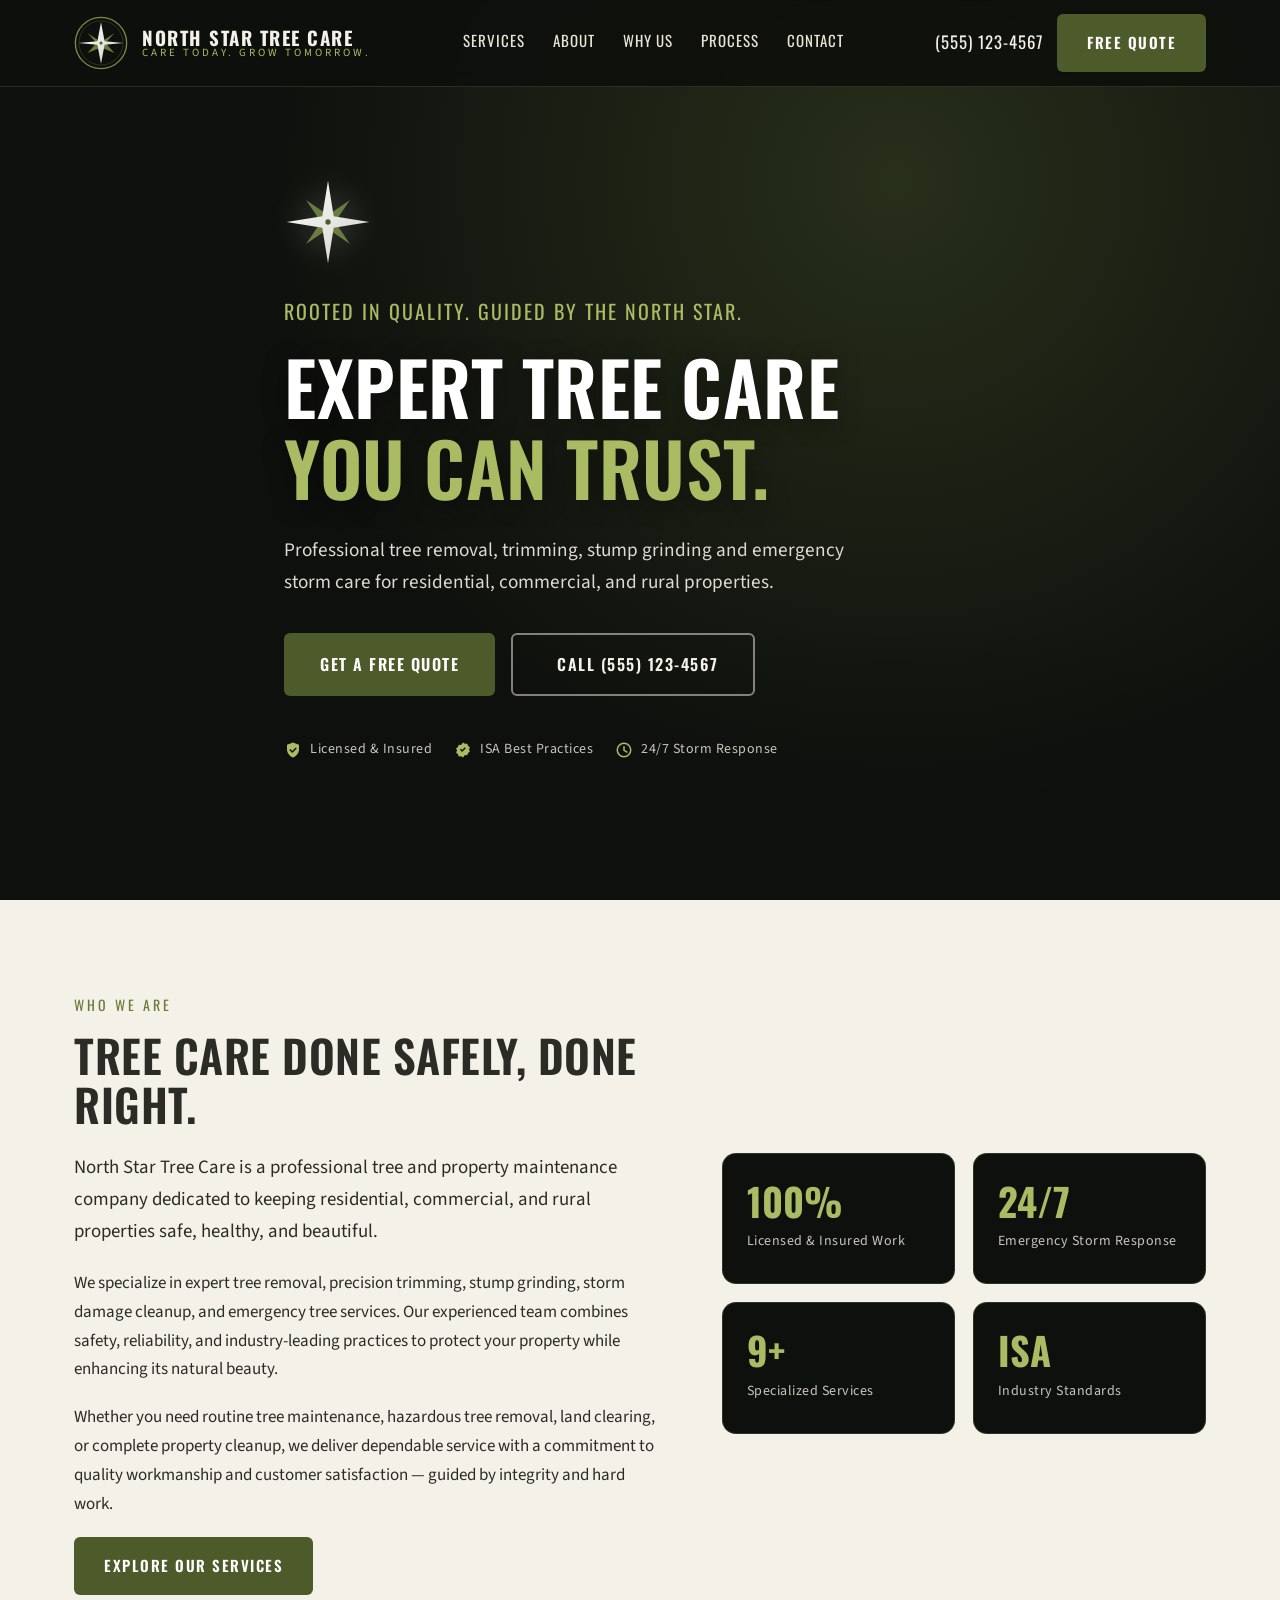
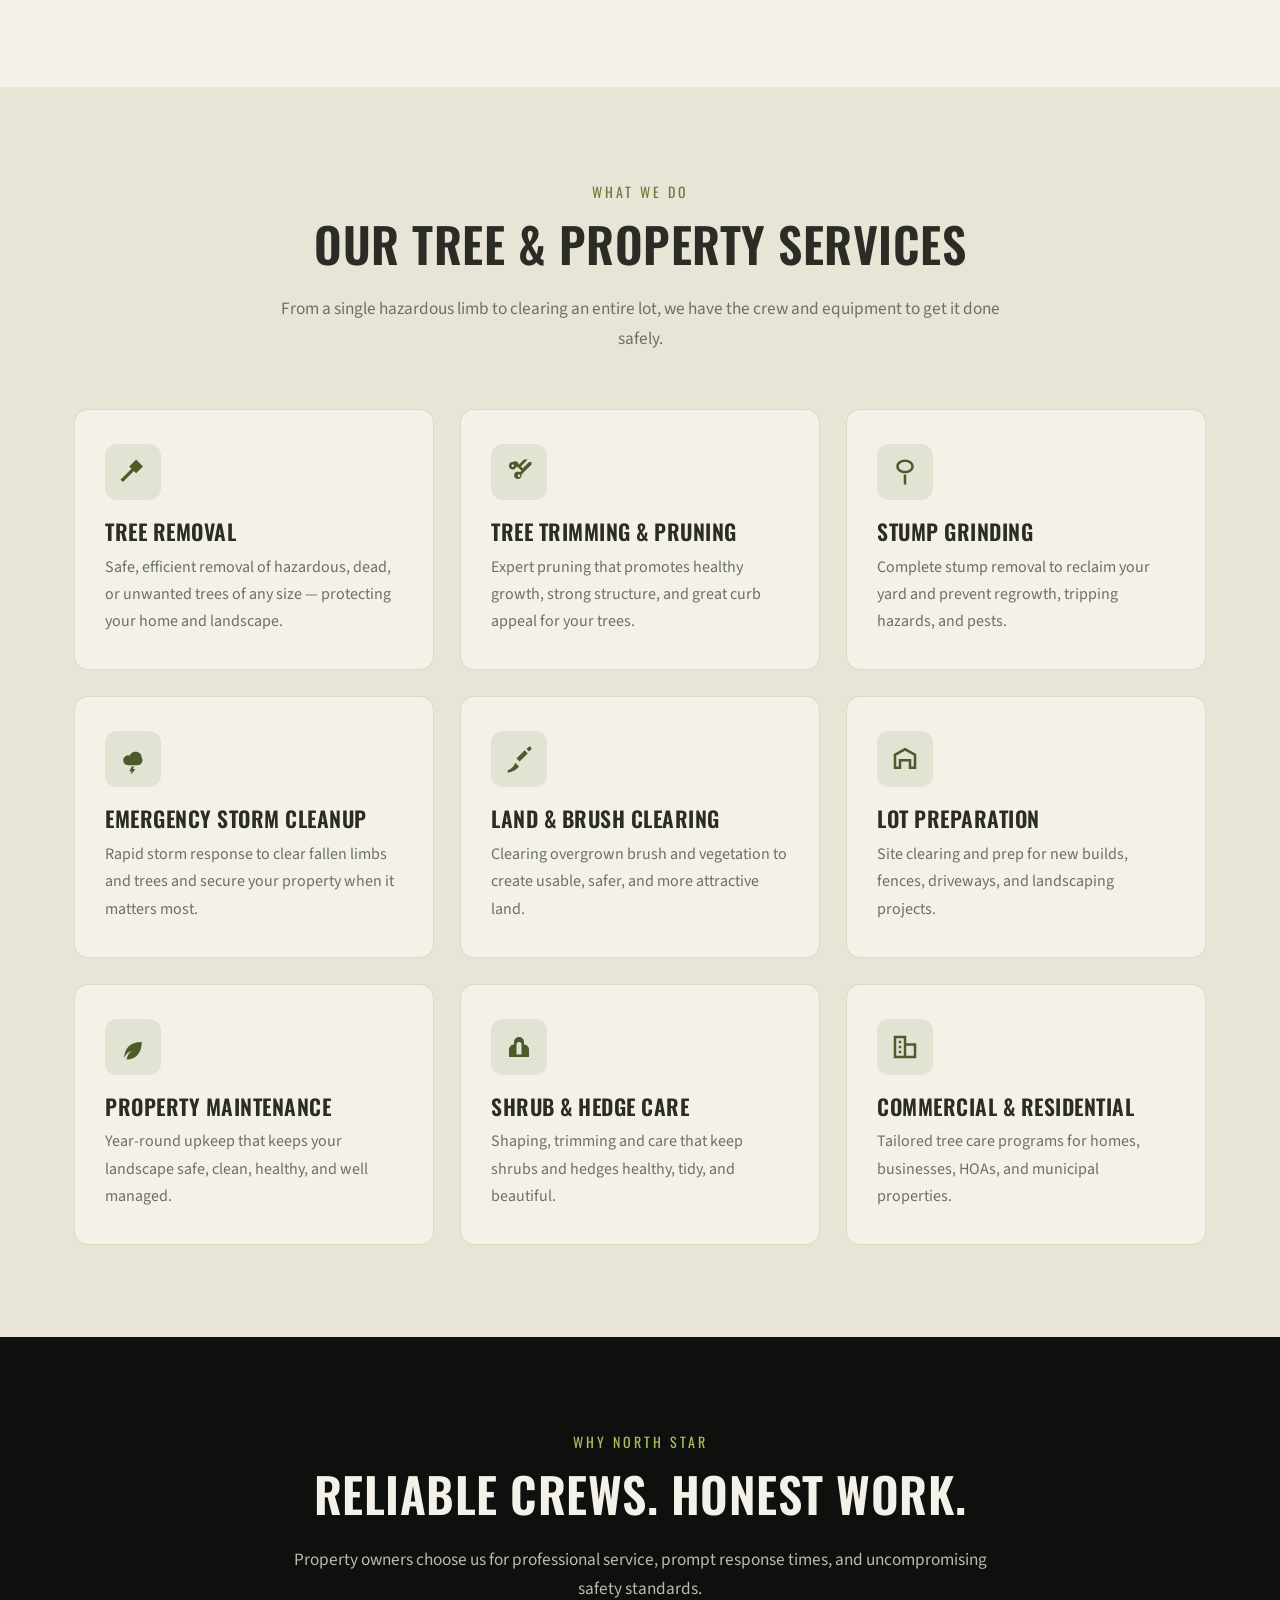
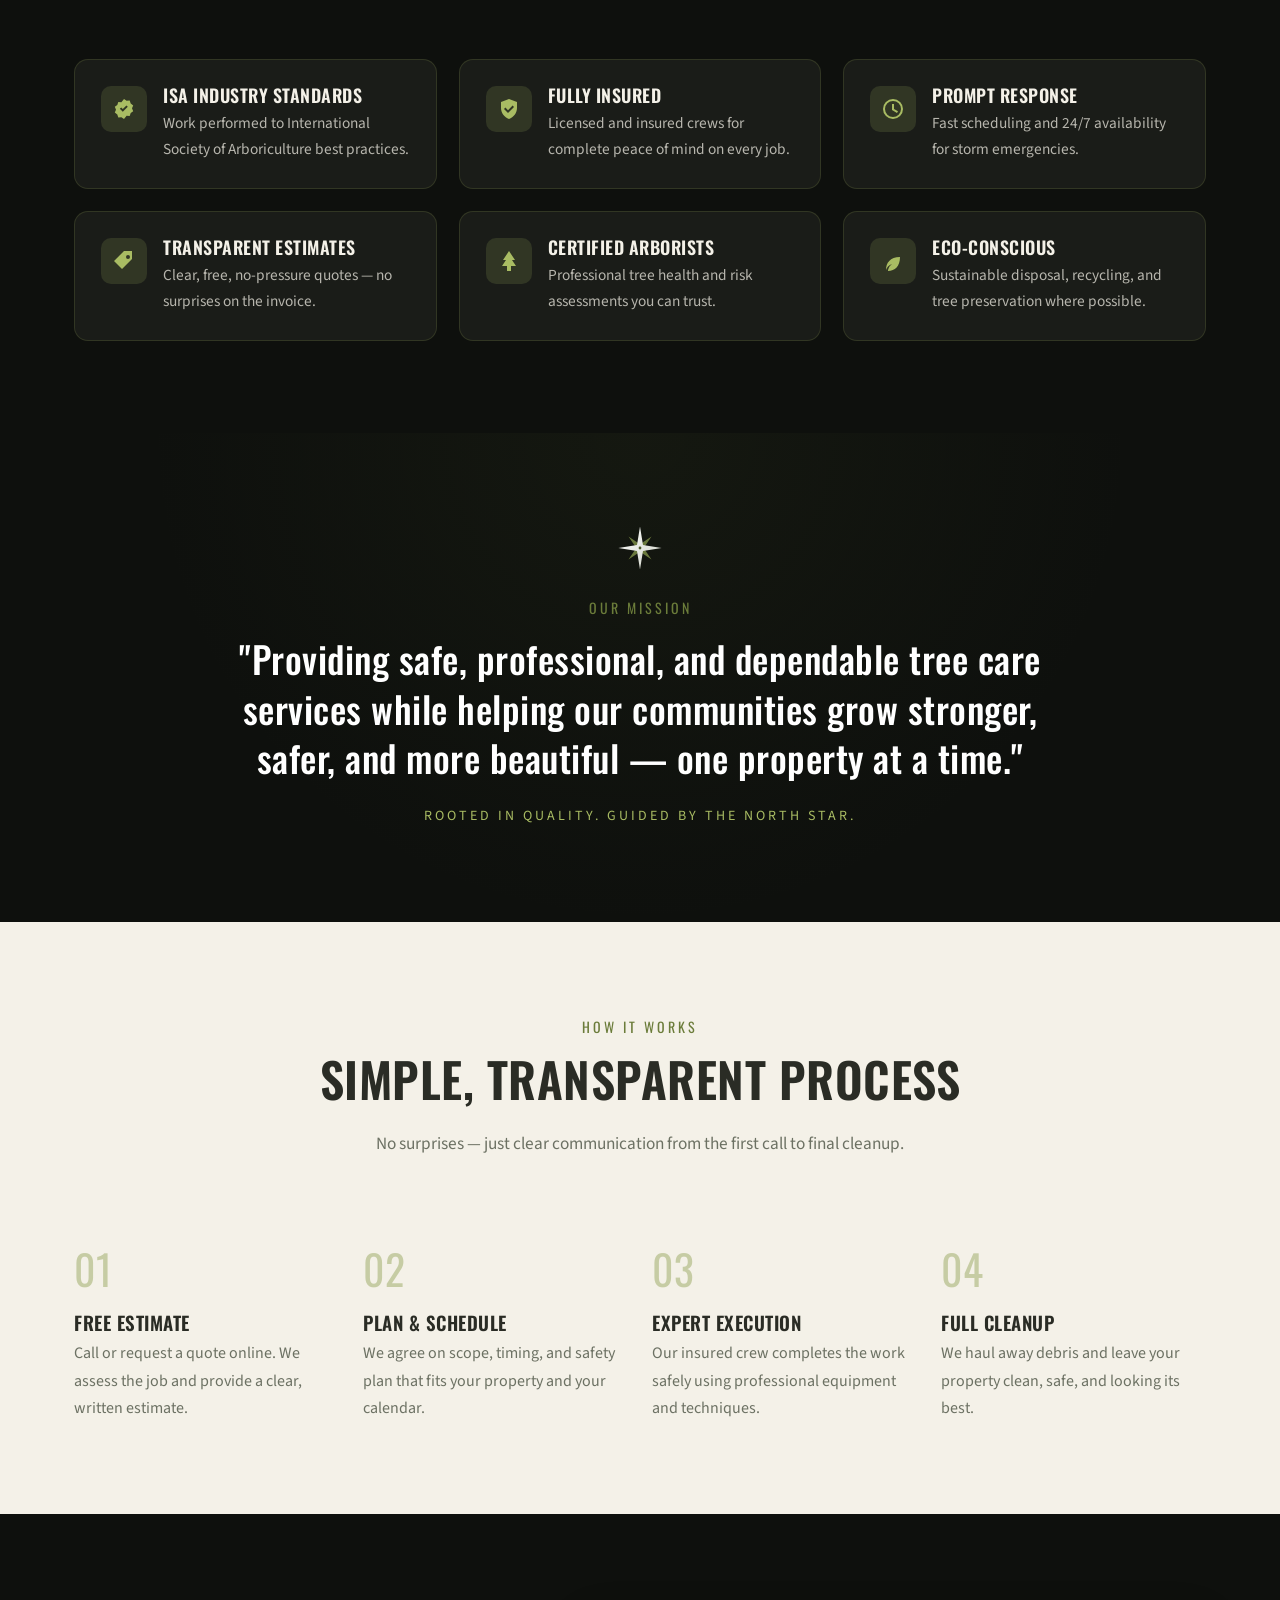
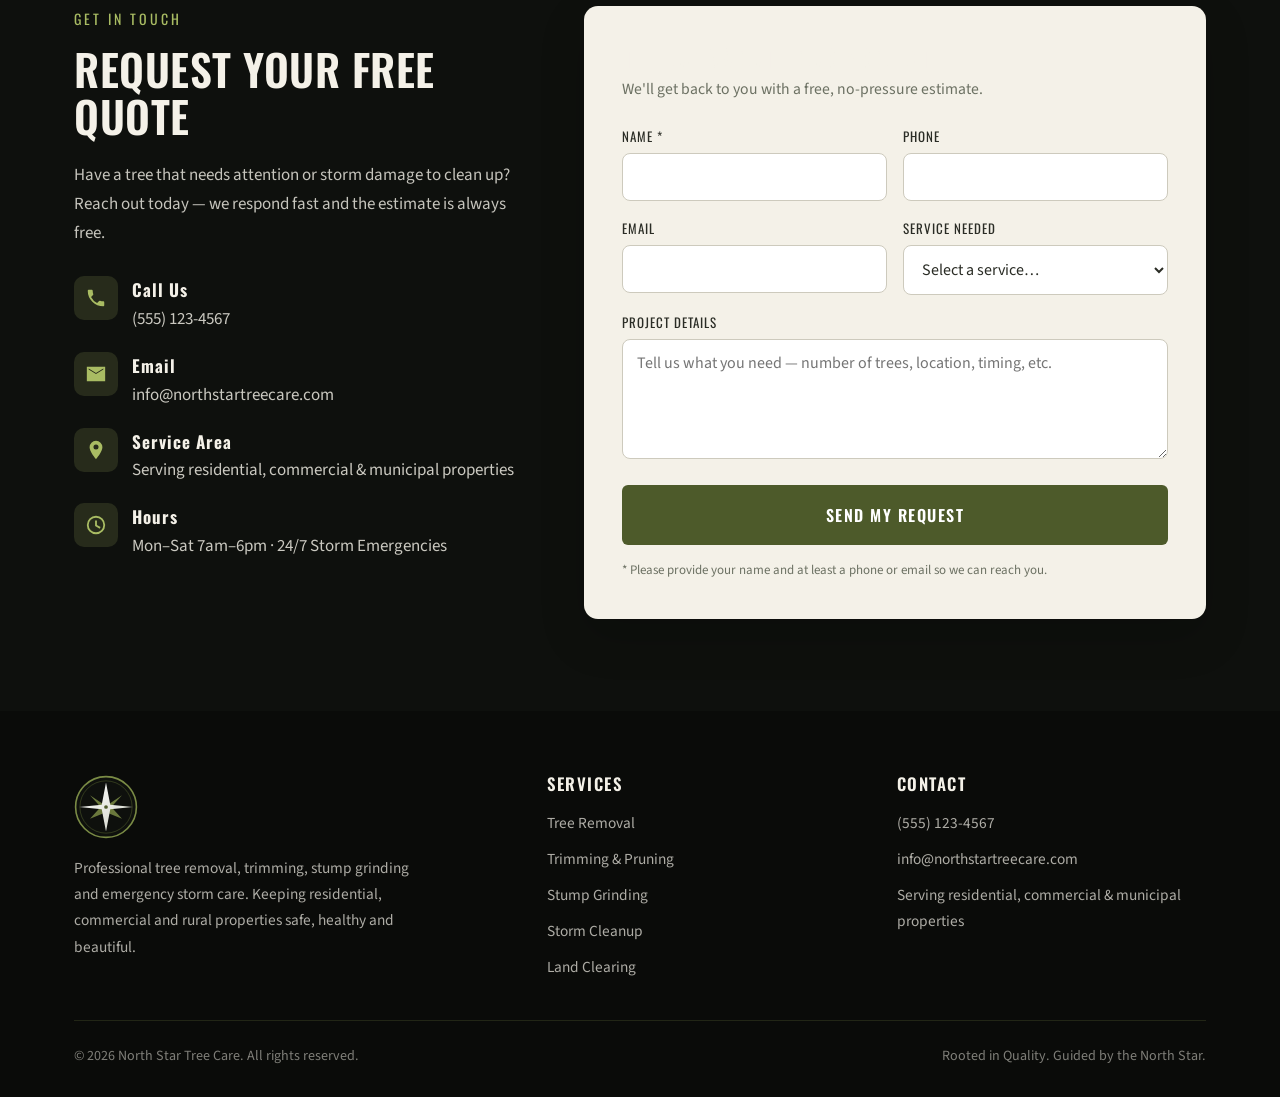
==== preview/index.html @ 1444c1dc "Add North Star Tree Care WordPress site with Docker setup - Custom WordPress theme (northstar-tree-c" ====
<!DOCTYPE html>
<html lang="en-US">
<head>
	<meta charset="UTF-8">
	<meta name="viewport" content="width=device-width, initial-scale=1">
	<link rel="profile" href="https://gmpg.org/xfn/11">
	<link rel="preconnect" href="https://fonts.googleapis.com"><link rel="preconnect" href="https://fonts.gstatic.com" crossorigin><link href="https://fonts.googleapis.com/css2?family=Oswald:wght@400;500;600;700&family=Source+Sans+3:wght@400;500;600&display=swap" rel="stylesheet"><link rel="stylesheet" href="../theme/northstar-tree-care/style.css"><title>North Star Tree Care — Expert Tree Care You Can Trust</title></head>
<body class="home">

<header class="site-header" id="site-header">
	<div class="header-inner">
		<div class="brand">
			<a class="brand-mark-link" href="#top"><img class="brand-mark" src="../theme/northstar-tree-care/assets/img/logo.svg" alt="North Star Tree Care"></a>							<div class="brand-text">
					<strong>North Star Tree Care</strong>
					<span>Care Today. Grow Tomorrow.</span>
				</div>
					</div>

		<nav class="primary-nav" id="primary-nav" aria-label="Primary">
			<ul><li><a href="#top#services">Services</a></li><li><a href="#top#about">About</a></li><li><a href="#top#why">Why Us</a></li><li><a href="#top#process">Process</a></li><li><a href="#top#contact">Contact</a></li></ul>		</nav>

		<div class="header-cta">
			<a class="header-phone" href="tel:+15551234567">(555) 123-4567</a>
			<a class="btn btn--primary" href="#contact">Free Quote</a>
			<button class="nav-toggle" id="nav-toggle" aria-label="Toggle menu" aria-expanded="false" aria-controls="primary-nav">
				<span></span><span></span><span></span>
			</button>
		</div>
	</div>
</header>

<!-- ============================ HERO ============================ -->
<section class="hero" id="top">
	<div class="container hero-inner">
		<img class="hero-star" src="../theme/northstar-tree-care/assets/img/star.svg" alt="North Star compass">
		<p class="hero-tagline">Rooted in Quality. Guided by the North Star.</p>
		<h1>Expert Tree Care<span class="accent">You Can Trust.</span></h1>
		<p class="hero-lead">Professional tree removal, trimming, stump grinding and emergency storm care for residential, commercial, and rural properties.</p>
		<div class="hero-actions">
			<a class="btn btn--primary btn--lg" href="#contact">Get a Free Quote</a>
			<a class="btn btn--ghost btn--lg" href="tel:+15551234567">
				<svg viewBox="0 0 24 24" xmlns="http://www.w3.org/2000/svg" aria-hidden="true"><path d="M6.6 10.8a15.5 15.5 0 0 0 6.6 6.6l2.2-2.2a1 1 0 0 1 1-.24 11.4 11.4 0 0 0 3.6.6 1 1 0 0 1 1 1V20a1 1 0 0 1-1 1A17 17 0 0 1 3 4a1 1 0 0 1 1-1h3.4a1 1 0 0 1 1 1 11.4 11.4 0 0 0 .6 3.6 1 1 0 0 1-.25 1l-2.15 2.2z"/></svg> Call (555) 123-4567			</a>
		</div>
		<div class="hero-trust">
			<span><svg viewBox="0 0 24 24" xmlns="http://www.w3.org/2000/svg" aria-hidden="true"><path d="M12 2 4 5v6c0 5 3.4 9.2 8 11 4.6-1.8 8-6 8-11V5l-8-3zm-1 14-4-4 1.4-1.4L11 13.2l4.6-4.6L17 10l-6 6z"/></svg> Licensed &amp; Insured</span>
			<span><svg viewBox="0 0 24 24" xmlns="http://www.w3.org/2000/svg" aria-hidden="true"><path d="m12 2 2.6 1.8 3.1-.3 1 3 2.5 1.9-1.2 2.9 1.2 2.9-2.5 1.9-1 3-3.1-.3L12 22l-2.6-1.8-3.1.3-1-3L2.8 15.6 4 12.7l-1.2-2.9 2.5-1.9 1-3 3.1.3L12 2zm-1.2 12.8 5-5-1.4-1.4-3.6 3.6-1.6-1.6-1.4 1.4 3 3z"/></svg> ISA Best Practices</span>
			<span><svg viewBox="0 0 24 24" xmlns="http://www.w3.org/2000/svg" aria-hidden="true"><path d="M12 2a10 10 0 1 0 0 20 10 10 0 0 0 0-20zm0 18a8 8 0 1 1 0-16 8 8 0 0 1 0 16zm1-13h-2v6l5 3 1-1.7-4-2.3V7z"/></svg> 24/7 Storm Response</span>
		</div>
	</div>
</section>

<!-- ============================ ABOUT ============================ -->
<section class="section" id="about">
	<div class="container about-grid">
		<div class="about-copy">
			<span class="eyebrow">Who We Are</span>
			<h2>Tree Care Done Safely, Done Right.</h2>
			<p class="lead">North Star Tree Care is a professional tree and property maintenance company dedicated to keeping residential, commercial, and rural properties safe, healthy, and beautiful.</p>
			<p>We specialize in expert tree removal, precision trimming, stump grinding, storm damage cleanup, and emergency tree services. Our experienced team combines safety, reliability, and industry-leading practices to protect your property while enhancing its natural beauty.</p>
			<p>Whether you need routine tree maintenance, hazardous tree removal, land clearing, or complete property cleanup, we deliver dependable service with a commitment to quality workmanship and customer satisfaction — guided by integrity and hard work.</p>
			<a class="btn btn--primary" href="#services">Explore Our Services</a>
		</div>
		<div class="about-stats">
			<div class="stat"><strong>100%</strong><span>Licensed &amp; Insured Work</span></div>
			<div class="stat"><strong>24/7</strong><span>Emergency Storm Response</span></div>
			<div class="stat"><strong>9+</strong><span>Specialized Services</span></div>
			<div class="stat"><strong>ISA</strong><span>Industry Standards</span></div>
		</div>
	</div>
</section>

<!-- ============================ SERVICES ============================ -->
<section class="section section--tint" id="services">
	<div class="container">
		<div class="section-head">
			<span class="eyebrow">What We Do</span>
			<h2>Our Tree &amp; Property Services</h2>
			<p>From a single hazardous limb to clearing an entire lot, we have the crew and equipment to get it done safely.</p>
		</div>
		<div class="services-grid">
							<article class="service-card">
					<div class="service-icon"><svg viewBox="0 0 24 24" xmlns="http://www.w3.org/2000/svg" aria-hidden="true"><path d="M14.5 2 9 7.5l1.8 1.8-7 7L2 18l2 2 1.7-1.8 7-7 1.8 1.8L20 7.5 14.5 2z"/></svg></div>
					<h3>Tree Removal</h3>
					<p>Safe, efficient removal of hazardous, dead, or unwanted trees of any size — protecting your home and landscape.</p>
				</article>
							<article class="service-card">
					<div class="service-icon"><svg viewBox="0 0 24 24" xmlns="http://www.w3.org/2000/svg" aria-hidden="true"><path d="M7 4a3 3 0 1 0 2.83 4H11l3 3-1.17 1.17A3 3 0 1 0 14 14l8-8V4h-2l-5 5-1.5-1.5L19 2h-3l-4.17 4.17A3 3 0 0 0 7 4zm0 4a1 1 0 1 1 0-2 1 1 0 0 1 0 2zm5 8a1 1 0 1 1 0-2 1 1 0 0 1 0 2z"/></svg></div>
					<h3>Tree Trimming &amp; Pruning</h3>
					<p>Expert pruning that promotes healthy growth, strong structure, and great curb appeal for your trees.</p>
				</article>
							<article class="service-card">
					<div class="service-icon"><svg viewBox="0 0 24 24" xmlns="http://www.w3.org/2000/svg" aria-hidden="true"><path d="M12 2C8 2 5 4.5 5 7.5S8 13 12 13s7-2.5 7-5.5S16 2 12 2zm0 9c-2.8 0-5-1.6-5-3.5S9.2 4 12 4s5 1.6 5 3.5S14.8 11 12 11zm-1 3h2v8h-2z"/></svg></div>
					<h3>Stump Grinding</h3>
					<p>Complete stump removal to reclaim your yard and prevent regrowth, tripping hazards, and pests.</p>
				</article>
							<article class="service-card">
					<div class="service-icon"><svg viewBox="0 0 24 24" xmlns="http://www.w3.org/2000/svg" aria-hidden="true"><path d="M19 11a5 5 0 0 0-9.6-1.8A4 4 0 1 0 8 17h8a4 4 0 0 0 3-6zM11 18l-2 4h2l-1 3 4-5h-2l1-2z"/></svg></div>
					<h3>Emergency Storm Cleanup</h3>
					<p>Rapid storm response to clear fallen limbs and trees and secure your property when it matters most.</p>
				</article>
							<article class="service-card">
					<div class="service-icon"><svg viewBox="0 0 24 24" xmlns="http://www.w3.org/2000/svg" aria-hidden="true"><path d="M3 21c3-1 5-3 6-6l3 3c-2 3-5 4-9 5v-2zm9.5-7L19 7.5 16.5 5 10 11.5 12.5 14zM18 4l2 2 1.5-1.5a1.4 1.4 0 0 0-2-2L18 4z"/></svg></div>
					<h3>Land &amp; Brush Clearing</h3>
					<p>Clearing overgrown brush and vegetation to create usable, safer, and more attractive land.</p>
				</article>
							<article class="service-card">
					<div class="service-icon"><svg viewBox="0 0 24 24" xmlns="http://www.w3.org/2000/svg" aria-hidden="true"><path d="M3 20V8l9-5 9 5v12h-6v-6H9v6H3zm2-2h2v-6h10v6h2V9.2l-7-3.9-7 3.9V18z"/></svg></div>
					<h3>Lot Preparation</h3>
					<p>Site clearing and prep for new builds, fences, driveways, and landscaping projects.</p>
				</article>
							<article class="service-card">
					<div class="service-icon"><svg viewBox="0 0 24 24" xmlns="http://www.w3.org/2000/svg" aria-hidden="true"><path d="M5 21c0-7 4-13 14-13 0 9-5 14-12 14 0 0 0-4 4-7-3 1-5 3-6 6z"/></svg></div>
					<h3>Property Maintenance</h3>
					<p>Year-round upkeep that keeps your landscape safe, clean, healthy, and well managed.</p>
				</article>
							<article class="service-card">
					<div class="service-icon"><svg viewBox="0 0 24 24" xmlns="http://www.w3.org/2000/svg" aria-hidden="true"><path d="M4 20v-6a4 4 0 0 1 4-4V8a4 4 0 0 1 8 0v2a4 4 0 0 1 4 4v6H4zm8-12a2 2 0 0 0-2 2v8h4v-8a2 2 0 0 0-2-2z"/></svg></div>
					<h3>Shrub &amp; Hedge Care</h3>
					<p>Shaping, trimming and care that keep shrubs and hedges healthy, tidy, and beautiful.</p>
				</article>
							<article class="service-card">
					<div class="service-icon"><svg viewBox="0 0 24 24" xmlns="http://www.w3.org/2000/svg" aria-hidden="true"><path d="M3 21V3h10v6h8v12H3zm2-2h6V5H5v14zm8 0h6v-8h-6v8zM7 7h2v2H7V7zm0 4h2v2H7v-2zm0 4h2v2H7v-2z"/></svg></div>
					<h3>Commercial &amp; Residential</h3>
					<p>Tailored tree care programs for homes, businesses, HOAs, and municipal properties.</p>
				</article>
					</div>
	</div>
</section>

<!-- ============================ WHY US ============================ -->
<section class="section section--dark" id="why">
	<div class="container">
		<div class="section-head">
			<span class="eyebrow">Why North Star</span>
			<h2>Reliable Crews. Honest Work.</h2>
			<p>Property owners choose us for professional service, prompt response times, and uncompromising safety standards.</p>
		</div>
		<div class="why-grid">
							<div class="feature">
					<div class="feature-icon"><svg viewBox="0 0 24 24" xmlns="http://www.w3.org/2000/svg" aria-hidden="true"><path d="m12 2 2.6 1.8 3.1-.3 1 3 2.5 1.9-1.2 2.9 1.2 2.9-2.5 1.9-1 3-3.1-.3L12 22l-2.6-1.8-3.1.3-1-3L2.8 15.6 4 12.7l-1.2-2.9 2.5-1.9 1-3 3.1.3L12 2zm-1.2 12.8 5-5-1.4-1.4-3.6 3.6-1.6-1.6-1.4 1.4 3 3z"/></svg></div>
					<div>
						<h3>ISA Industry Standards</h3>
						<p>Work performed to International Society of Arboriculture best practices.</p>
					</div>
				</div>
							<div class="feature">
					<div class="feature-icon"><svg viewBox="0 0 24 24" xmlns="http://www.w3.org/2000/svg" aria-hidden="true"><path d="M12 2 4 5v6c0 5 3.4 9.2 8 11 4.6-1.8 8-6 8-11V5l-8-3zm-1 14-4-4 1.4-1.4L11 13.2l4.6-4.6L17 10l-6 6z"/></svg></div>
					<div>
						<h3>Fully Insured</h3>
						<p>Licensed and insured crews for complete peace of mind on every job.</p>
					</div>
				</div>
							<div class="feature">
					<div class="feature-icon"><svg viewBox="0 0 24 24" xmlns="http://www.w3.org/2000/svg" aria-hidden="true"><path d="M12 2a10 10 0 1 0 0 20 10 10 0 0 0 0-20zm0 18a8 8 0 1 1 0-16 8 8 0 0 1 0 16zm1-13h-2v6l5 3 1-1.7-4-2.3V7z"/></svg></div>
					<div>
						<h3>Prompt Response</h3>
						<p>Fast scheduling and 24/7 availability for storm emergencies.</p>
					</div>
				</div>
							<div class="feature">
					<div class="feature-icon"><svg viewBox="0 0 24 24" xmlns="http://www.w3.org/2000/svg" aria-hidden="true"><path d="M2 12 12 2h8v8L10 20l-8-8zm14-6a2 2 0 1 0 0 4 2 2 0 0 0 0-4z"/></svg></div>
					<div>
						<h3>Transparent Estimates</h3>
						<p>Clear, free, no-pressure quotes — no surprises on the invoice.</p>
					</div>
				</div>
							<div class="feature">
					<div class="feature-icon"><svg viewBox="0 0 24 24" xmlns="http://www.w3.org/2000/svg" aria-hidden="true"><path d="M12 2 6 11h3l-4 6h5v5h4v-5h5l-4-6h3L12 2z"/></svg></div>
					<div>
						<h3>Certified Arborists</h3>
						<p>Professional tree health and risk assessments you can trust.</p>
					</div>
				</div>
							<div class="feature">
					<div class="feature-icon"><svg viewBox="0 0 24 24" xmlns="http://www.w3.org/2000/svg" aria-hidden="true"><path d="M5 21c0-7 4-13 14-13 0 9-5 14-12 14 0 0 0-4 4-7-3 1-5 3-6 6z"/></svg></div>
					<div>
						<h3>Eco-Conscious</h3>
						<p>Sustainable disposal, recycling, and tree preservation where possible.</p>
					</div>
				</div>
					</div>
	</div>
</section>

<!-- ============================ MISSION ============================ -->
<section class="section mission">
	<div class="container">
		<img class="star-divider" src="../theme/northstar-tree-care/assets/img/star.svg" alt="">
		<span class="eyebrow">Our Mission</span>
		<blockquote>"Providing safe, professional, and dependable tree care services while helping our communities grow stronger, safer, and more beautiful — one property at a time."</blockquote>
		<cite>Rooted in Quality. Guided by the North Star.</cite>
	</div>
</section>

<!-- ============================ PROCESS ============================ -->
<section class="section" id="process">
	<div class="container">
		<div class="section-head">
			<span class="eyebrow">How It Works</span>
			<h2>Simple, Transparent Process</h2>
			<p>No surprises — just clear communication from the first call to final cleanup.</p>
		</div>
		<div class="steps-grid">
			<div class="step"><h3>Free Estimate</h3><p>Call or request a quote online. We assess the job and provide a clear, written estimate.</p></div>
			<div class="step"><h3>Plan &amp; Schedule</h3><p>We agree on scope, timing, and safety plan that fits your property and your calendar.</p></div>
			<div class="step"><h3>Expert Execution</h3><p>Our insured crew completes the work safely using professional equipment and techniques.</p></div>
			<div class="step"><h3>Full Cleanup</h3><p>We haul away debris and leave your property clean, safe, and looking its best.</p></div>
		</div>
	</div>
</section>

<!-- ============================ CONTACT ============================ -->
<section class="section section--dark" id="contact">
	<div class="container contact-grid">
		<div class="contact-info">
			<span class="eyebrow">Get In Touch</span>
			<h2>Request Your Free Quote</h2>
			<p>Have a tree that needs attention or storm damage to clean up? Reach out today — we respond fast and the estimate is always free.</p>
			<ul class="contact-list">
				<li>
					<span class="ci-icon"><svg viewBox="0 0 24 24" xmlns="http://www.w3.org/2000/svg" aria-hidden="true"><path d="M6.6 10.8a15.5 15.5 0 0 0 6.6 6.6l2.2-2.2a1 1 0 0 1 1-.24 11.4 11.4 0 0 0 3.6.6 1 1 0 0 1 1 1V20a1 1 0 0 1-1 1A17 17 0 0 1 3 4a1 1 0 0 1 1-1h3.4a1 1 0 0 1 1 1 11.4 11.4 0 0 0 .6 3.6 1 1 0 0 1-.25 1l-2.15 2.2z"/></svg></span>
					<div><strong>Call Us</strong><a href="tel:+15551234567">(555) 123-4567</a></div>
				</li>
				<li>
					<span class="ci-icon"><svg viewBox="0 0 24 24" xmlns="http://www.w3.org/2000/svg" aria-hidden="true"><path d="M2 4h20v16H2V4zm10 7L4 6v1l8 5 8-5V6l-8 5z"/></svg></span>
					<div><strong>Email</strong><a href="mailto:info@northstartreecare.com">info@northstartreecare.com</a></div>
				</li>
				<li>
					<span class="ci-icon"><svg viewBox="0 0 24 24" xmlns="http://www.w3.org/2000/svg" aria-hidden="true"><path d="M12 2a7 7 0 0 0-7 7c0 5 7 13 7 13s7-8 7-13a7 7 0 0 0-7-7zm0 9.5A2.5 2.5 0 1 1 12 6a2.5 2.5 0 0 1 0 5.5z"/></svg></span>
					<div><strong>Service Area</strong><span>Serving residential, commercial &amp; municipal properties</span></div>
				</li>
				<li>
					<span class="ci-icon"><svg viewBox="0 0 24 24" xmlns="http://www.w3.org/2000/svg" aria-hidden="true"><path d="M12 2a10 10 0 1 0 0 20 10 10 0 0 0 0-20zm0 18a8 8 0 1 1 0-16 8 8 0 0 1 0 16zm1-13h-2v6l5 3 1-1.7-4-2.3V7z"/></svg></span>
					<div><strong>Hours</strong><span>Mon–Sat 7am–6pm · 24/7 Storm Emergencies</span></div>
				</li>
			</ul>
		</div>

		<form class="quote-form" action="#" method="post">
			<h3>Tell Us About Your Project</h3>
			<p class="form-sub">We'll get back to you with a free, no-pressure estimate.</p>

			
			<input type="hidden" name="action" value="ns_quote">
			<input type="hidden" name="ns_quote_nonce" value="preview">			<!-- Honeypot: hidden from humans -->
			<div class="hp-field" aria-hidden="true">
				<label>Company Website</label>
				<input type="text" name="company_website" tabindex="-1" autocomplete="off">
			</div>

			<div class="form-row">
				<div class="field">
					<label for="qf-name">Name *</label>
					<input id="qf-name" type="text" name="name" required>
				</div>
				<div class="field">
					<label for="qf-phone">Phone</label>
					<input id="qf-phone" type="tel" name="phone">
				</div>
			</div>
			<div class="form-row">
				<div class="field">
					<label for="qf-email">Email</label>
					<input id="qf-email" type="email" name="email">
				</div>
				<div class="field">
					<label for="qf-service">Service Needed</label>
					<select id="qf-service" name="service">
						<option value="">Select a service…</option>
													<option value="Tree Removal">Tree Removal</option>
													<option value="Tree Trimming &amp; Pruning">Tree Trimming &amp; Pruning</option>
													<option value="Stump Grinding">Stump Grinding</option>
													<option value="Emergency Storm Cleanup">Emergency Storm Cleanup</option>
													<option value="Land &amp; Brush Clearing">Land &amp; Brush Clearing</option>
													<option value="Lot Preparation">Lot Preparation</option>
													<option value="Property Maintenance">Property Maintenance</option>
													<option value="Shrub &amp; Hedge Care">Shrub &amp; Hedge Care</option>
													<option value="Commercial &amp; Residential">Commercial &amp; Residential</option>
												<option value="Other">Other / Not sure</option>
					</select>
				</div>
			</div>
			<div class="field">
				<label for="qf-message">Project Details</label>
				<textarea id="qf-message" name="message" placeholder="Tell us what you need — number of trees, location, timing, etc."></textarea>
			</div>
			<button type="submit" class="btn btn--primary btn--lg" style="width:100%; justify-content:center;">Send My Request</button>
			<p class="form-note">* Please provide your name and at least a phone or email so we can reach you.</p>
		</form>
	</div>
</section>

<footer class="site-footer">
	<div class="container">
		<div class="footer-top">
			<div class="footer-brand">
				<a class="brand-mark-link" href="#top"><img class="brand-mark" src="../theme/northstar-tree-care/assets/img/logo.svg" alt="North Star Tree Care"></a>				<p>Professional tree removal, trimming, stump grinding and emergency storm care. Keeping residential, commercial and rural properties safe, healthy and beautiful.</p>
							</div>

			<div class="footer-col">
				<h4>Services</h4>
				<ul>
					<li><a href="#top#services">Tree Removal</a></li>
					<li><a href="#top#services">Trimming &amp; Pruning</a></li>
					<li><a href="#top#services">Stump Grinding</a></li>
					<li><a href="#top#services">Storm Cleanup</a></li>
					<li><a href="#top#services">Land Clearing</a></li>
				</ul>
			</div>

			<div class="footer-col">
				<h4>Contact</h4>
				<ul>
					<li><a href="tel:+15551234567">(555) 123-4567</a></li>
					<li><a href="mailto:info@northstartreecare.com">info@northstartreecare.com</a></li>
					<li>Serving residential, commercial &amp; municipal properties</li>
				</ul>
			</div>
		</div>

		<div class="footer-bottom">
			<span>&copy; 2026 North Star Tree Care. All rights reserved.</span>
			<span>Rooted in Quality. Guided by the North Star.</span>
		</div>
	</div>
</footer>

<script src="../theme/northstar-tree-care/assets/js/main.js"></script></body>
</html>
---- theme/northstar-tree-care/style.css ----
/*
Theme Name: North Star Tree Care
Theme URI: https://northstartreecare.com
Author: North Star Tree Care
Description: A rugged, professional one-page theme for North Star Tree Care. Built around the brand's black, olive-green and silver identity. Edit business details under Appearance > Customize > North Star Settings.
Version: 1.0.0
License: GNU General Public License v2 or later
License URI: http://www.gnu.org/licenses/gpl-2.0.html
Text Domain: northstar
Tags: business, tree-care, one-page, custom-logo, responsive
*/

/* ============================================================
   Design tokens (brand colours pulled from the logo)
   ============================================================ */
:root {
  --ns-black:        #0e100d;
  --ns-black-2:      #15180f;
  --ns-dark:         #1c2016;
  --ns-olive:        #4d5a2a;
  --ns-olive-mid:    #6b7c3a;
  --ns-olive-light:  #8fa052;
  --ns-olive-bright: #a9bc63;
  --ns-cream:        #f4f1e8;
  --ns-parchment:    #e9e5d6;
  --ns-silver:       #d9d9d2;
  --ns-text:         #2a2c25;
  --ns-muted:        #6c7163;
  --ns-line:         rgba(143, 160, 82, 0.25);
  --ns-shadow:       0 18px 45px rgba(0, 0, 0, 0.18);

  --ns-font-head: "Oswald", "Arial Narrow", Impact, sans-serif;
  --ns-font-body: "Source Sans 3", "Segoe UI", Helvetica, Arial, sans-serif;

  --ns-max: 1180px;
  --ns-radius: 14px;
}

/* ============================================================
   Base
   ============================================================ */
*,
*::before,
*::after { box-sizing: border-box; }

html { scroll-behavior: smooth; scroll-padding-top: 90px; }

body {
  margin: 0;
  font-family: var(--ns-font-body);
  font-size: 17px;
  line-height: 1.7;
  color: var(--ns-text);
  background: var(--ns-cream);
  -webkit-font-smoothing: antialiased;
}

img { max-width: 100%; height: auto; display: block; }

a { color: var(--ns-olive); text-decoration: none; transition: color .2s ease; }
a:hover { color: var(--ns-olive-mid); }

h1, h2, h3, h4 {
  font-family: var(--ns-font-head);
  font-weight: 600;
  line-height: 1.1;
  letter-spacing: .5px;
  color: var(--ns-text);
  margin: 0 0 .5em;
  text-transform: uppercase;
}

p { margin: 0 0 1.1em; }

.container {
  width: 100%;
  max-width: var(--ns-max);
  margin: 0 auto;
  padding: 0 24px;
}

.section { padding: 92px 0; }
.section--dark { background: var(--ns-black); color: var(--ns-parchment); }
.section--dark h2,
.section--dark h3 { color: var(--ns-cream); }
.section--tint { background: var(--ns-parchment); }

.eyebrow {
  display: inline-block;
  font-family: var(--ns-font-head);
  text-transform: uppercase;
  letter-spacing: 3px;
  font-size: 14px;
  color: var(--ns-olive-mid);
  margin-bottom: 14px;
}
.section--dark .eyebrow { color: var(--ns-olive-bright); }

.section-head { max-width: 720px; margin: 0 auto 56px; text-align: center; }
.section-head h2 { font-size: clamp(2rem, 4vw, 3rem); }
.section-head p { color: var(--ns-muted); font-size: 1.08rem; }
.section--dark .section-head p { color: rgba(244, 241, 232, 0.75); }

/* ============================================================
   Buttons
   ============================================================ */
.btn {
  display: inline-flex;
  align-items: center;
  gap: 10px;
  font-family: var(--ns-font-head);
  text-transform: uppercase;
  letter-spacing: 1.5px;
  font-size: 15px;
  font-weight: 600;
  padding: 14px 28px;
  border-radius: 6px;
  border: 2px solid transparent;
  cursor: pointer;
  transition: transform .15s ease, background .2s ease, color .2s ease, border-color .2s ease;
  white-space: nowrap;
}
.btn:hover { transform: translateY(-2px); }
.btn--primary { background: var(--ns-olive); color: #fff; }
.btn--primary:hover { background: var(--ns-olive-mid); color: #fff; }
.btn--ghost { background: transparent; color: var(--ns-cream); border-color: rgba(244, 241, 232, .5); }
.btn--ghost:hover { background: rgba(244, 241, 232, .12); color: #fff; border-color: var(--ns-cream); }
.btn--light { background: var(--ns-cream); color: var(--ns-black); }
.btn--light:hover { background: #fff; color: var(--ns-black); }
.btn--lg { padding: 16px 34px; font-size: 16px; }

/* ============================================================
   Header / navigation
   ============================================================ */
.site-header {
  position: fixed;
  inset: 0 0 auto 0;
  z-index: 100;
  background: rgba(14, 16, 13, 0.92);
  backdrop-filter: blur(8px);
  border-bottom: 1px solid rgba(143, 160, 82, 0.22);
  transition: background .3s ease, padding .3s ease;
}
.site-header.is-solid { background: rgba(14, 16, 13, 0.98); }

.header-inner {
  display: flex;
  align-items: center;
  justify-content: space-between;
  gap: 24px;
  padding: 14px 24px;
  max-width: var(--ns-max);
  margin: 0 auto;
}

.brand { display: flex; align-items: center; gap: 14px; }
.brand img,
.brand svg { height: 54px; width: auto; }
.brand .brand-mark { height: 54px; width: 54px; }
.brand-text { display: flex; flex-direction: column; line-height: 1; }
.brand-text strong {
  font-family: var(--ns-font-head);
  text-transform: uppercase;
  letter-spacing: 1.5px;
  color: var(--ns-cream);
  font-size: 1.18rem;
}
.brand-text span {
  font-size: 11px;
  letter-spacing: 3px;
  text-transform: uppercase;
  color: var(--ns-olive-bright);
}

.primary-nav ul {
  display: flex;
  align-items: center;
  gap: 28px;
  list-style: none;
  margin: 0;
  padding: 0;
}
.primary-nav a {
  font-family: var(--ns-font-head);
  text-transform: uppercase;
  letter-spacing: 1px;
  font-size: 15px;
  color: var(--ns-parchment);
}
.primary-nav a:hover { color: var(--ns-olive-bright); }

.header-cta { display: flex; align-items: center; gap: 14px; }
.header-phone {
  font-family: var(--ns-font-head);
  letter-spacing: 1px;
  color: var(--ns-cream);
  font-size: 1.05rem;
  white-space: nowrap;
}
.header-phone:hover { color: var(--ns-olive-bright); }

.nav-toggle {
  display: none;
  background: transparent;
  border: 0;
  cursor: pointer;
  padding: 8px;
}
.nav-toggle span {
  display: block;
  width: 26px;
  height: 2px;
  background: var(--ns-cream);
  margin: 5px 0;
  transition: transform .25s ease, opacity .25s ease;
}

/* ============================================================
   Hero
   ============================================================ */
.hero {
  position: relative;
  min-height: 100vh;
  display: flex;
  align-items: center;
  color: var(--ns-cream);
  background:
    radial-gradient(circle at 70% 20%, rgba(105, 124, 58, 0.28), transparent 55%),
    linear-gradient(180deg, rgba(14,16,13,0.78) 0%, rgba(14,16,13,0.88) 100%),
    url("assets/img/hero.jpg") center/cover no-repeat,
    var(--ns-black);
  padding: 140px 0 100px;
}
.hero::after {
  content: "";
  position: absolute;
  inset: 0;
  background: linear-gradient(180deg, transparent 70%, var(--ns-black) 100%);
  pointer-events: none;
}
.hero-inner { position: relative; z-index: 2; max-width: 760px; }
.hero .hero-star { width: 88px; margin-bottom: 28px; filter: drop-shadow(0 0 18px rgba(255,255,255,.25)); }
.hero h1 {
  font-size: clamp(2.6rem, 6vw, 4.6rem);
  color: #fff;
  margin-bottom: .35em;
  text-shadow: 0 4px 24px rgba(0,0,0,.4);
}
.hero h1 .accent { color: var(--ns-olive-bright); display: block; }
.hero-tagline {
  font-family: var(--ns-font-head);
  text-transform: uppercase;
  letter-spacing: 2px;
  font-size: 1.25rem;
  color: var(--ns-olive-bright);
  margin-bottom: 18px;
}
.hero-lead { font-size: 1.2rem; max-width: 600px; color: rgba(244,241,232,.9); }
.hero-actions { display: flex; flex-wrap: wrap; gap: 16px; margin-top: 34px; }
.hero-trust {
  display: flex;
  flex-wrap: wrap;
  gap: 22px;
  margin-top: 42px;
  font-size: 14px;
  letter-spacing: .5px;
  color: rgba(244,241,232,.8);
}
.hero-trust span { display: inline-flex; align-items: center; gap: 8px; }
.hero-trust svg { width: 18px; height: 18px; fill: var(--ns-olive-bright); }

/* ============================================================
   Intro / about
   ============================================================ */
.about-grid {
  display: grid;
  grid-template-columns: 1.1fr 0.9fr;
  gap: 56px;
  align-items: center;
}
.about-copy h2 { font-size: clamp(2rem, 3.6vw, 2.8rem); }
.about-copy .lead { font-size: 1.18rem; color: var(--ns-text); }
.about-stats {
  display: grid;
  grid-template-columns: repeat(2, 1fr);
  gap: 18px;
}
.stat {
  background: var(--ns-black);
  color: var(--ns-cream);
  border-radius: var(--ns-radius);
  padding: 28px 24px;
  border: 1px solid rgba(143,160,82,.25);
}
.stat strong {
  display: block;
  font-family: var(--ns-font-head);
  font-size: 2.4rem;
  color: var(--ns-olive-bright);
  line-height: 1;
  margin-bottom: 6px;
}
.stat span { font-size: 14px; letter-spacing: .5px; color: rgba(244,241,232,.8); }

/* ============================================================
   Services
   ============================================================ */
.services-grid {
  display: grid;
  grid-template-columns: repeat(3, 1fr);
  gap: 26px;
}
.service-card {
  background: var(--ns-cream);
  border: 1px solid var(--ns-line);
  border-radius: var(--ns-radius);
  padding: 34px 30px;
  transition: transform .2s ease, box-shadow .2s ease, border-color .2s ease;
}
.service-card:hover {
  transform: translateY(-6px);
  box-shadow: var(--ns-shadow);
  border-color: var(--ns-olive-light);
}
.service-icon {
  width: 56px;
  height: 56px;
  border-radius: 12px;
  display: grid;
  place-items: center;
  background: rgba(105,124,58,.12);
  margin-bottom: 20px;
}
.service-icon svg { width: 30px; height: 30px; fill: var(--ns-olive); }
.service-card h3 { font-size: 1.35rem; margin-bottom: 10px; }
.service-card p { color: var(--ns-muted); margin: 0; font-size: 1rem; }

/* ============================================================
   Why choose us
   ============================================================ */
.why-grid {
  display: grid;
  grid-template-columns: repeat(3, 1fr);
  gap: 22px;
}
.feature {
  display: flex;
  gap: 16px;
  padding: 26px;
  border-radius: var(--ns-radius);
  background: rgba(244,241,232,.05);
  border: 1px solid rgba(143,160,82,.2);
}
.feature-icon {
  flex: 0 0 auto;
  width: 46px; height: 46px;
  border-radius: 10px;
  display: grid; place-items: center;
  background: rgba(169,188,99,.16);
}
.feature-icon svg { width: 24px; height: 24px; fill: var(--ns-olive-bright); }
.feature h3 { font-size: 1.12rem; margin-bottom: 4px; color: var(--ns-cream); }
.feature p { margin: 0; font-size: .96rem; color: rgba(244,241,232,.72); }

/* ============================================================
   Mission band
   ============================================================ */
.mission {
  text-align: center;
  background:
    linear-gradient(rgba(14,16,13,.82), rgba(14,16,13,.82)),
    radial-gradient(circle at 50% 0%, rgba(105,124,58,.4), transparent 60%),
    var(--ns-black);
  color: var(--ns-cream);
}
.mission .container { max-width: 860px; }
.mission .star-divider { width: 46px; margin: 0 auto 24px; }
.mission blockquote {
  font-family: var(--ns-font-head);
  font-weight: 500;
  text-transform: none;
  font-size: clamp(1.5rem, 3.4vw, 2.3rem);
  line-height: 1.35;
  letter-spacing: .5px;
  margin: 0 0 18px;
  color: #fff;
}
.mission cite {
  font-style: normal;
  letter-spacing: 3px;
  text-transform: uppercase;
  font-size: 14px;
  color: var(--ns-olive-bright);
}

/* ============================================================
   Eco / process steps
   ============================================================ */
.steps-grid {
  display: grid;
  grid-template-columns: repeat(4, 1fr);
  gap: 24px;
  counter-reset: step;
}
.step { position: relative; padding-top: 18px; }
.step::before {
  counter-increment: step;
  content: "0" counter(step);
  font-family: var(--ns-font-head);
  font-size: 2.6rem;
  color: var(--ns-olive-light);
  opacity: .45;
  display: block;
  margin-bottom: 8px;
}
.step h3 { font-size: 1.18rem; margin-bottom: 8px; }
.step p { color: var(--ns-muted); font-size: 1rem; margin: 0; }

/* ============================================================
   Contact
   ============================================================ */
.contact-grid {
  display: grid;
  grid-template-columns: 0.85fr 1.15fr;
  gap: 50px;
  align-items: start;
}
.contact-info h2 { font-size: clamp(2rem, 3.6vw, 2.7rem); color: var(--ns-cream); }
.contact-info p { color: rgba(244,241,232,.8); }
.contact-list { list-style: none; margin: 28px 0 0; padding: 0; display: grid; gap: 18px; }
.contact-list li { display: flex; gap: 14px; align-items: flex-start; }
.contact-list .ci-icon {
  flex: 0 0 auto; width: 44px; height: 44px; border-radius: 10px;
  background: rgba(169,188,99,.16); display: grid; place-items: center;
}
.contact-list .ci-icon svg { width: 22px; height: 22px; fill: var(--ns-olive-bright); }
.contact-list strong { display: block; color: var(--ns-cream); font-family: var(--ns-font-head); letter-spacing: 1px; }
.contact-list a, .contact-list span { color: rgba(244,241,232,.82); }

.quote-form {
  background: var(--ns-cream);
  border-radius: var(--ns-radius);
  padding: 38px;
  box-shadow: var(--ns-shadow);
}
.quote-form h3 { font-size: 1.5rem; margin-bottom: 6px; }
.quote-form .form-sub { color: var(--ns-muted); margin-bottom: 22px; font-size: .98rem; }
.form-row { display: grid; grid-template-columns: 1fr 1fr; gap: 16px; }
.field { margin-bottom: 16px; }
.field label {
  display: block;
  font-family: var(--ns-font-head);
  text-transform: uppercase;
  letter-spacing: 1px;
  font-size: 13px;
  color: var(--ns-text);
  margin-bottom: 6px;
}
.field input,
.field select,
.field textarea {
  width: 100%;
  padding: 12px 14px;
  border: 1px solid #cdcabd;
  border-radius: 8px;
  font-family: var(--ns-font-body);
  font-size: 16px;
  background: #fff;
  color: var(--ns-text);
  transition: border-color .2s ease, box-shadow .2s ease;
}
.field input:focus,
.field select:focus,
.field textarea:focus {
  outline: none;
  border-color: var(--ns-olive-mid);
  box-shadow: 0 0 0 3px rgba(107,124,58,.15);
}
.field textarea { min-height: 120px; resize: vertical; }
.hp-field { position: absolute; left: -9999px; }
.form-note { font-size: 13px; color: var(--ns-muted); margin: 14px 0 0; }
.form-alert {
  padding: 14px 18px;
  border-radius: 8px;
  margin-bottom: 20px;
  font-size: .96rem;
}
.form-alert--ok { background: rgba(107,124,58,.14); color: #3c4a1c; border: 1px solid rgba(107,124,58,.4); }
.form-alert--err { background: rgba(170,60,40,.12); color: #8a2c1c; border: 1px solid rgba(170,60,40,.35); }

/* ============================================================
   Footer
   ============================================================ */
.site-footer {
  background: #0a0b09;
  color: rgba(244,241,232,.7);
  padding: 64px 0 28px;
  font-size: .96rem;
}
.footer-top {
  display: grid;
  grid-template-columns: 1.4fr 1fr 1fr;
  gap: 40px;
  padding-bottom: 40px;
  border-bottom: 1px solid rgba(143,160,82,.18);
}
.footer-brand img,
.footer-brand svg { height: 64px; margin-bottom: 16px; }
.footer-brand p { max-width: 360px; }
.footer-col h4 {
  color: var(--ns-cream);
  font-size: 1.05rem;
  letter-spacing: 1.5px;
  margin-bottom: 16px;
}
.footer-col ul { list-style: none; margin: 0; padding: 0; display: grid; gap: 10px; }
.footer-col a { color: rgba(244,241,232,.7); }
.footer-col a:hover { color: var(--ns-olive-bright); }
.footer-social { display: flex; gap: 12px; margin-top: 18px; }
.footer-social a {
  width: 40px; height: 40px; border-radius: 50%;
  display: grid; place-items: center;
  background: rgba(244,241,232,.08);
}
.footer-social svg { width: 18px; height: 18px; fill: var(--ns-cream); }
.footer-social a:hover { background: var(--ns-olive); }
.footer-bottom {
  display: flex;
  flex-wrap: wrap;
  justify-content: space-between;
  gap: 12px;
  padding-top: 24px;
  font-size: .88rem;
  color: rgba(244,241,232,.5);
}

/* ============================================================
   Generic page (About / Services / etc. block content)
   ============================================================ */
.page-hero {
  background: var(--ns-black);
  color: var(--ns-cream);
  padding: 150px 0 70px;
  text-align: center;
}
.page-hero h1 { font-size: clamp(2.2rem, 5vw, 3.4rem); color: #fff; }
.page-body { padding: 70px 0; }
.page-body .container { max-width: 820px; }
.page-body h2 { margin-top: 1.4em; }
.page-body img { border-radius: var(--ns-radius); margin: 1.5em 0; }

/* ============================================================
   Responsive
   ============================================================ */
@media (max-width: 980px) {
  .about-grid { grid-template-columns: 1fr; gap: 40px; }
  .services-grid { grid-template-columns: repeat(2, 1fr); }
  .why-grid { grid-template-columns: repeat(2, 1fr); }
  .steps-grid { grid-template-columns: repeat(2, 1fr); }
  .contact-grid { grid-template-columns: 1fr; gap: 34px; }
  .footer-top { grid-template-columns: 1fr 1fr; }
}

@media (max-width: 760px) {
  .header-cta .btn { display: none; }
  .header-phone { display: none; }
  .nav-toggle { display: block; }
  .primary-nav {
    position: fixed;
    inset: 70px 0 auto 0;
    background: rgba(14,16,13,.99);
    border-bottom: 1px solid rgba(143,160,82,.25);
    max-height: 0;
    overflow: hidden;
    transition: max-height .3s ease;
  }
  .primary-nav.is-open { max-height: 70vh; }
  .primary-nav ul { flex-direction: column; align-items: stretch; gap: 0; padding: 10px 0; }
  .primary-nav li { border-bottom: 1px solid rgba(143,160,82,.12); }
  .primary-nav a { display: block; padding: 16px 24px; }
  .section { padding: 64px 0; }
  .services-grid,
  .why-grid,
  .steps-grid { grid-template-columns: 1fr; }
  .form-row { grid-template-columns: 1fr; }
  .footer-top { grid-template-columns: 1fr; }
}
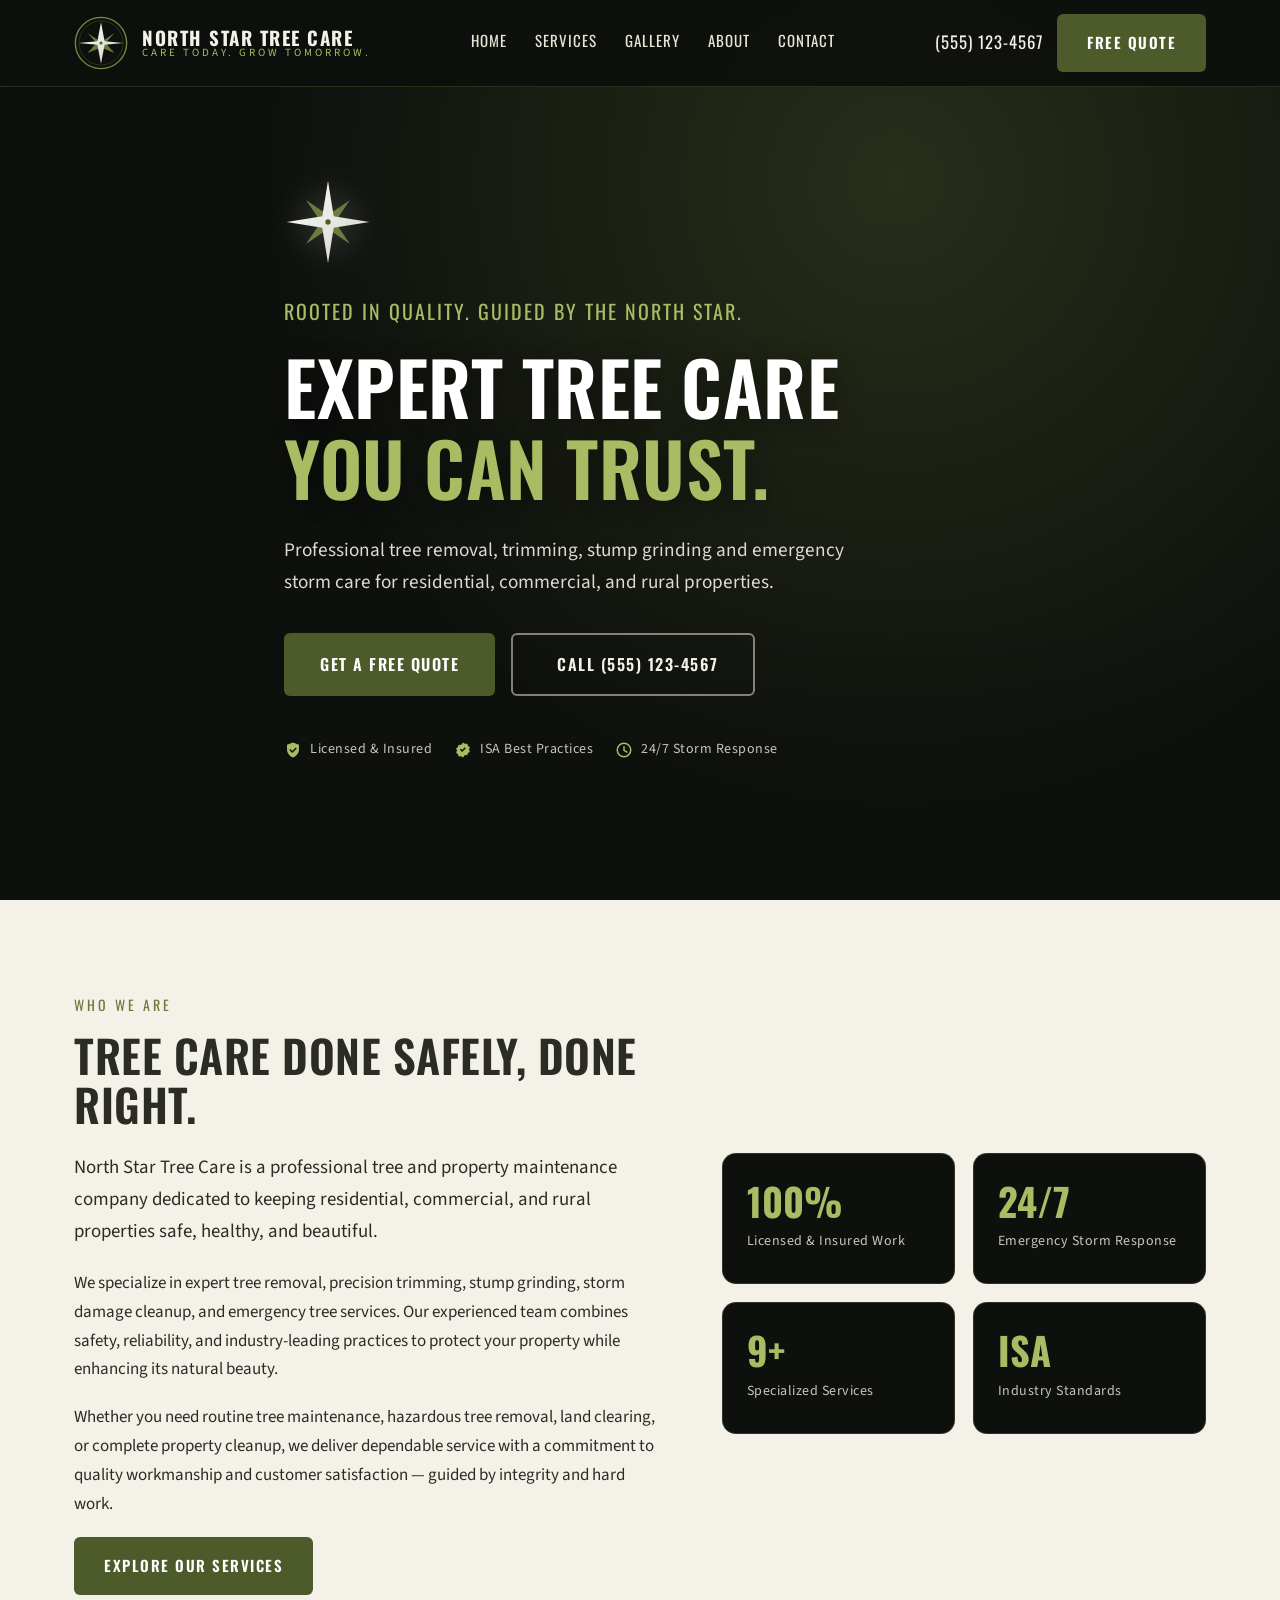
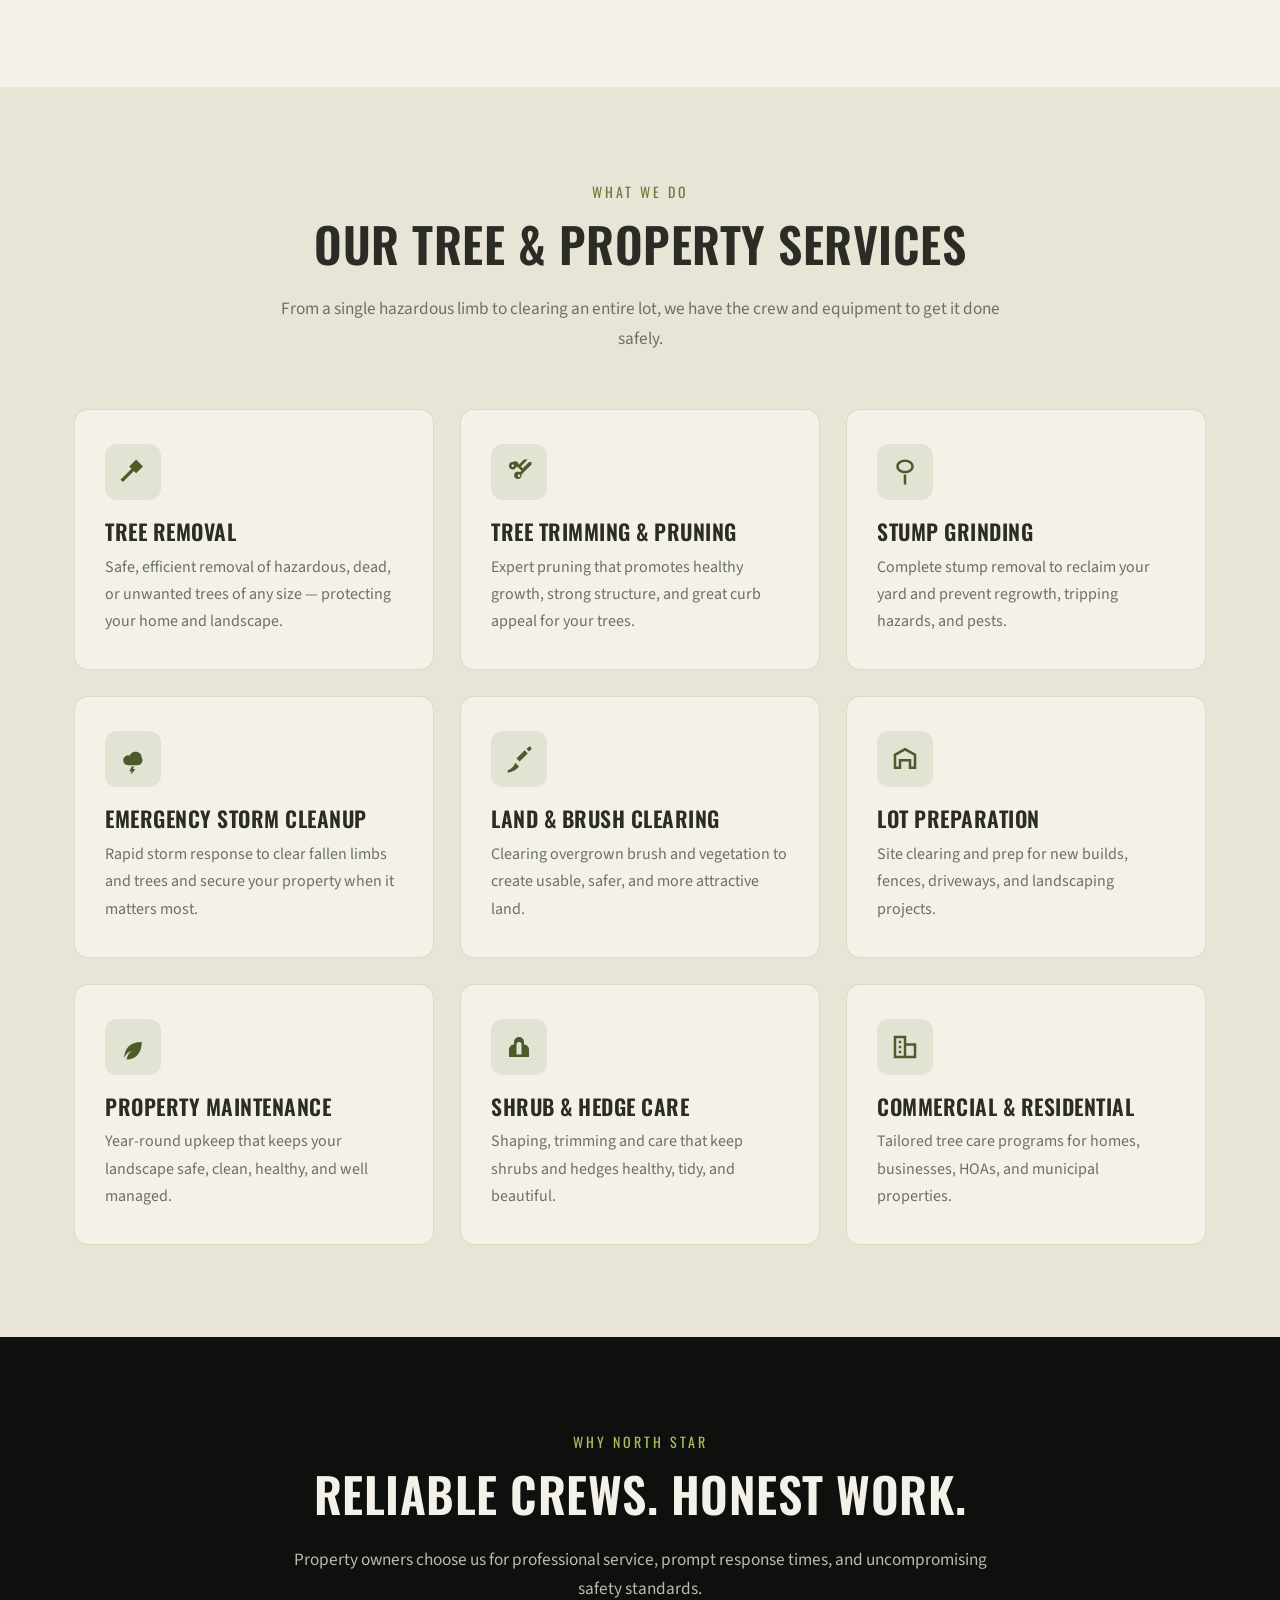
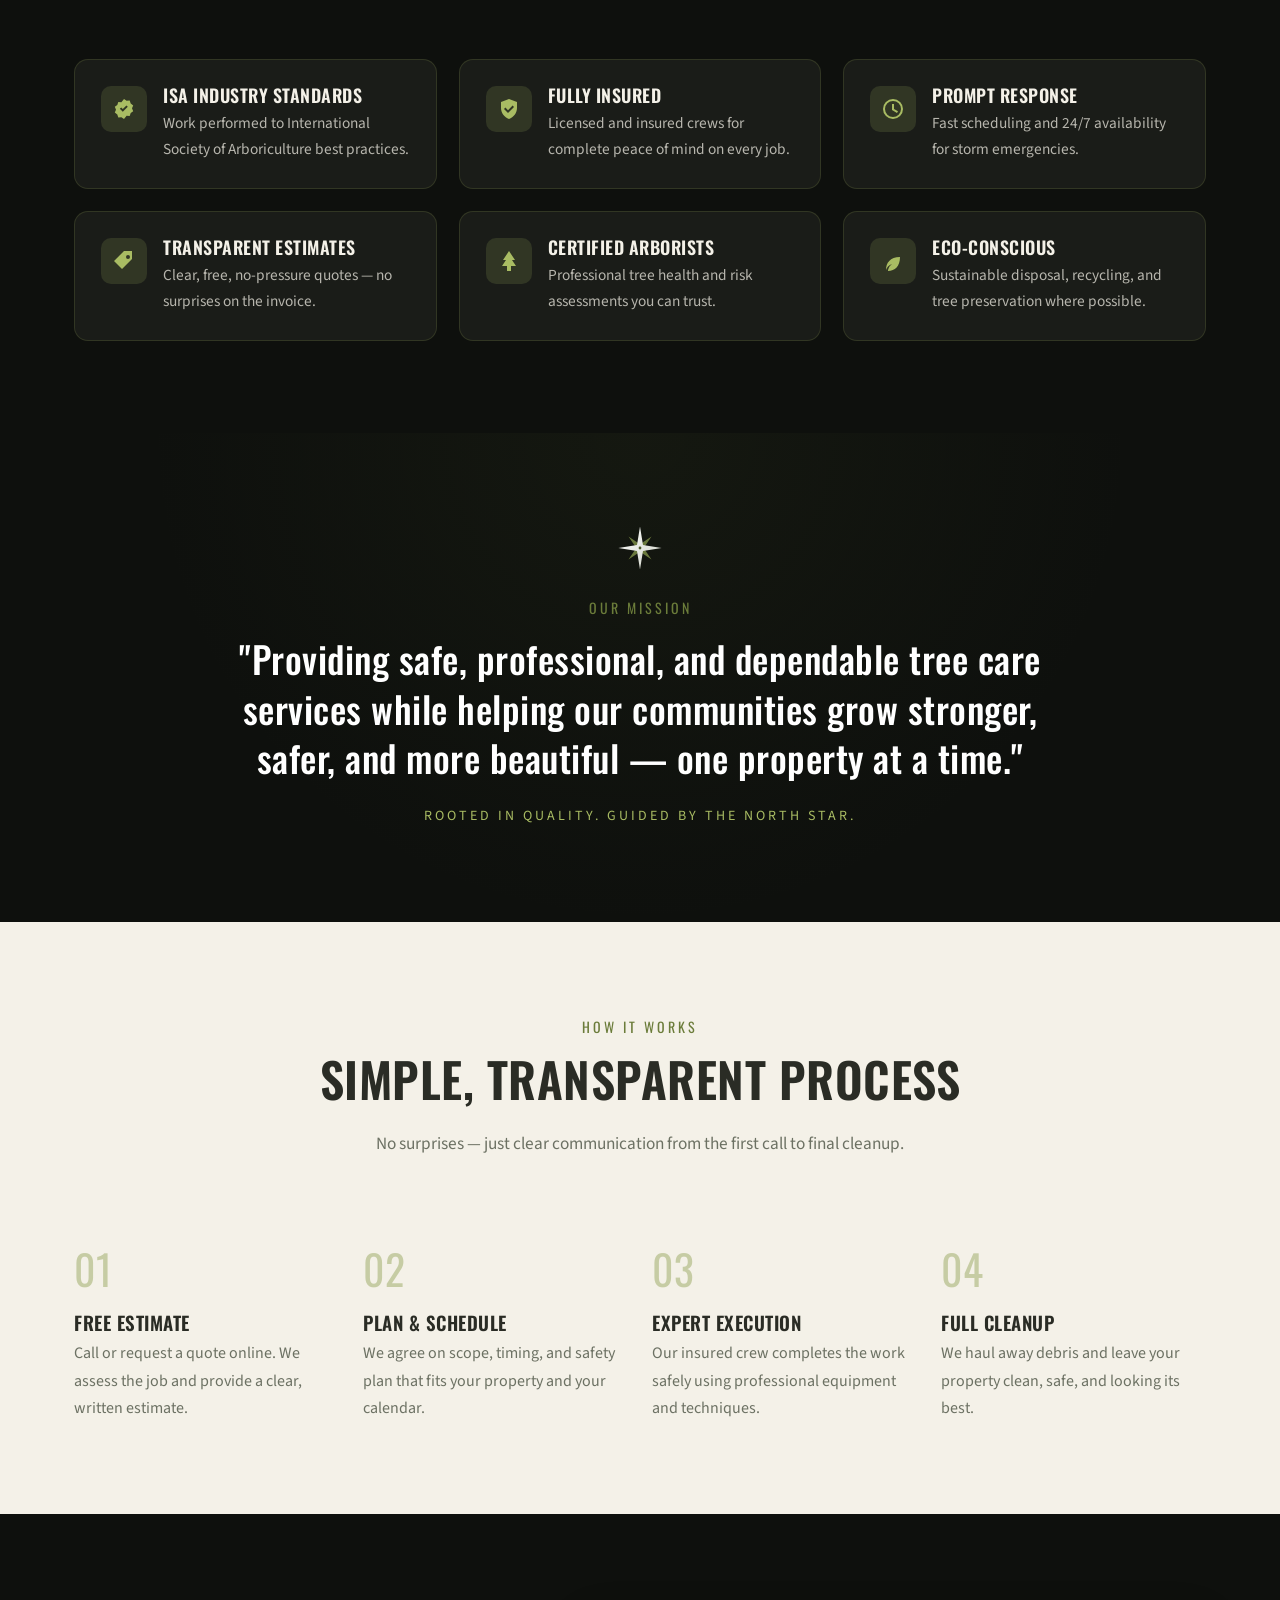
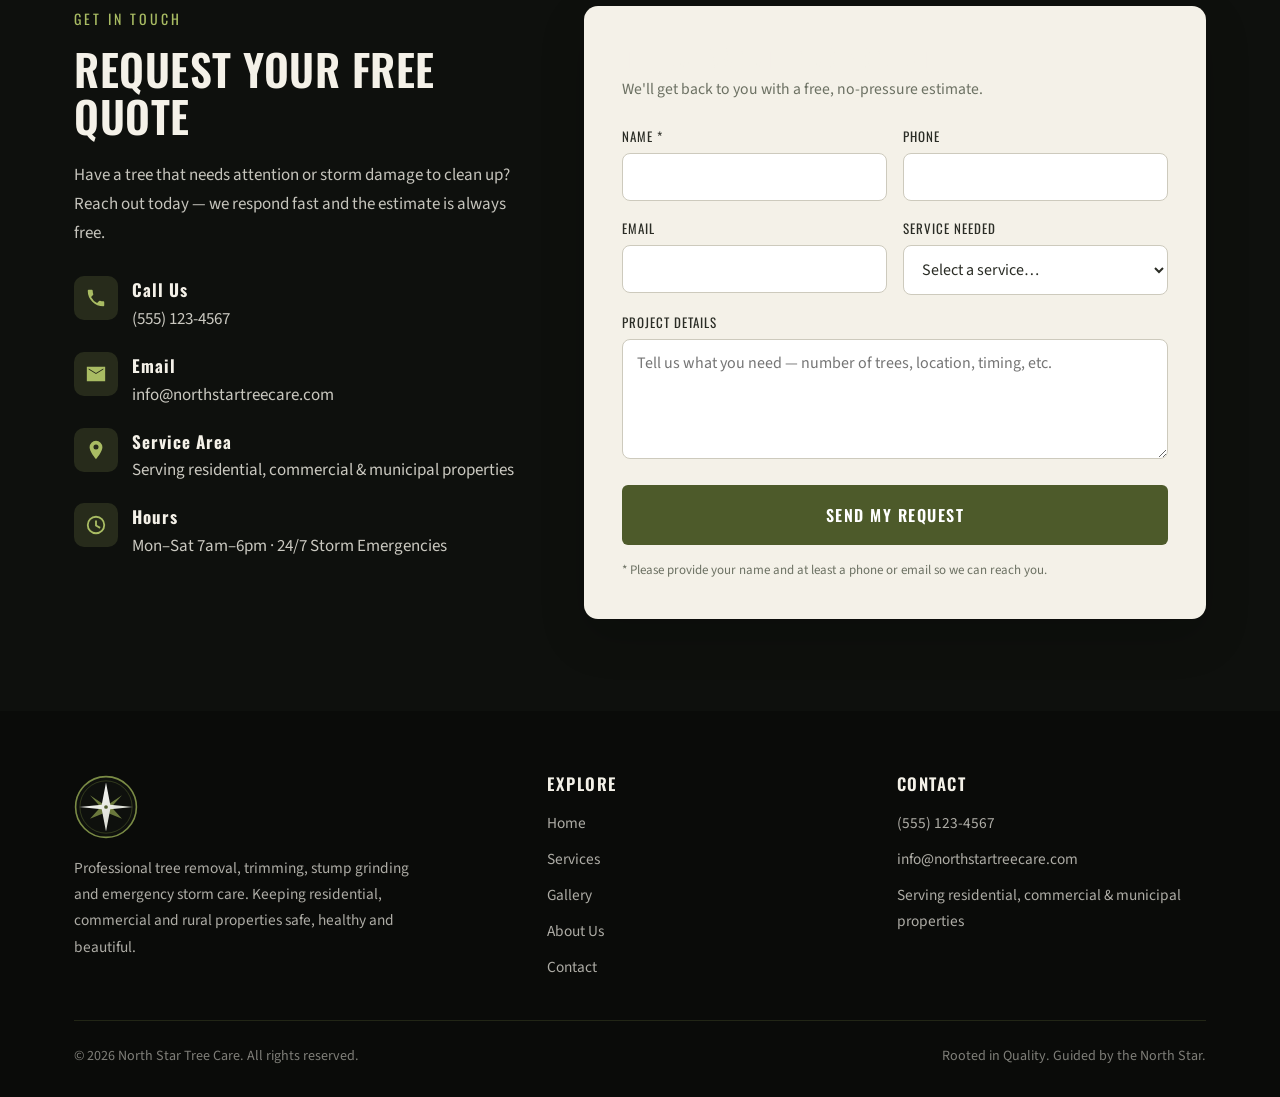
==== commit abbb0469: "Add multi-page site, photo gallery, and working local email Pages & navigation - Dedicated Services," ====
--- a/preview/index.html
+++ b/preview/index.html
@@ -4,24 +4,24 @@
 	<meta charset="UTF-8">
 	<meta name="viewport" content="width=device-width, initial-scale=1">
 	<link rel="profile" href="https://gmpg.org/xfn/11">
-	<link rel="preconnect" href="https://fonts.googleapis.com"><link rel="preconnect" href="https://fonts.gstatic.com" crossorigin><link href="https://fonts.googleapis.com/css2?family=Oswald:wght@400;500;600;700&family=Source+Sans+3:wght@400;500;600&display=swap" rel="stylesheet"><link rel="stylesheet" href="../theme/northstar-tree-care/style.css"><title>North Star Tree Care — Expert Tree Care You Can Trust</title></head>
-<body class="home">
+	<link rel="preconnect" href="https://fonts.googleapis.com"><link href="https://fonts.googleapis.com/css2?family=Oswald:wght@400;500;600;700&family=Source+Sans+3:wght@400;500;600&display=swap" rel="stylesheet"><link rel="stylesheet" href="../theme/northstar-tree-care/style.css"><title>North Star Tree Care</title></head>
+<body class="">
 
 <header class="site-header" id="site-header">
 	<div class="header-inner">
 		<div class="brand">
-			<a class="brand-mark-link" href="#top"><img class="brand-mark" src="../theme/northstar-tree-care/assets/img/logo.svg" alt="North Star Tree Care"></a>							<div class="brand-text">
+			<a class="brand-mark-link" href="index.html"><img class="brand-mark" src="../theme/northstar-tree-care/assets/img/logo.svg" alt="North Star Tree Care"></a>							<div class="brand-text">
 					<strong>North Star Tree Care</strong>
 					<span>Care Today. Grow Tomorrow.</span>
 				</div>
 					</div>
 
 		<nav class="primary-nav" id="primary-nav" aria-label="Primary">
-			<ul><li><a href="#top#services">Services</a></li><li><a href="#top#about">About</a></li><li><a href="#top#why">Why Us</a></li><li><a href="#top#process">Process</a></li><li><a href="#top#contact">Contact</a></li></ul>		</nav>
+			<ul><li><a href="index.html">Home</a></li><li><a href="services.html">Services</a></li><li><a href="gallery.html">Gallery</a></li><li><a href="about.html">About</a></li><li><a href="contact.html">Contact</a></li></ul>		</nav>
 
 		<div class="header-cta">
 			<a class="header-phone" href="tel:+15551234567">(555) 123-4567</a>
-			<a class="btn btn--primary" href="#contact">Free Quote</a>
+			<a class="btn btn--primary" href="contact.html">Free Quote</a>
 			<button class="nav-toggle" id="nav-toggle" aria-label="Toggle menu" aria-expanded="false" aria-controls="primary-nav">
 				<span></span><span></span><span></span>
 			</button>
@@ -237,56 +237,56 @@
 		</div>
 
 		<form class="quote-form" action="#" method="post">
-			<h3>Tell Us About Your Project</h3>
-			<p class="form-sub">We'll get back to you with a free, no-pressure estimate.</p>
-
-			
-			<input type="hidden" name="action" value="ns_quote">
-			<input type="hidden" name="ns_quote_nonce" value="preview">			<!-- Honeypot: hidden from humans -->
-			<div class="hp-field" aria-hidden="true">
-				<label>Company Website</label>
-				<input type="text" name="company_website" tabindex="-1" autocomplete="off">
-			</div>
-
-			<div class="form-row">
-				<div class="field">
-					<label for="qf-name">Name *</label>
-					<input id="qf-name" type="text" name="name" required>
-				</div>
-				<div class="field">
-					<label for="qf-phone">Phone</label>
-					<input id="qf-phone" type="tel" name="phone">
-				</div>
-			</div>
-			<div class="form-row">
-				<div class="field">
-					<label for="qf-email">Email</label>
-					<input id="qf-email" type="email" name="email">
-				</div>
-				<div class="field">
-					<label for="qf-service">Service Needed</label>
-					<select id="qf-service" name="service">
-						<option value="">Select a service…</option>
-													<option value="Tree Removal">Tree Removal</option>
-													<option value="Tree Trimming &amp; Pruning">Tree Trimming &amp; Pruning</option>
-													<option value="Stump Grinding">Stump Grinding</option>
-													<option value="Emergency Storm Cleanup">Emergency Storm Cleanup</option>
-													<option value="Land &amp; Brush Clearing">Land &amp; Brush Clearing</option>
-													<option value="Lot Preparation">Lot Preparation</option>
-													<option value="Property Maintenance">Property Maintenance</option>
-													<option value="Shrub &amp; Hedge Care">Shrub &amp; Hedge Care</option>
-													<option value="Commercial &amp; Residential">Commercial &amp; Residential</option>
-												<option value="Other">Other / Not sure</option>
-					</select>
-				</div>
-			</div>
-			<div class="field">
-				<label for="qf-message">Project Details</label>
-				<textarea id="qf-message" name="message" placeholder="Tell us what you need — number of trees, location, timing, etc."></textarea>
-			</div>
-			<button type="submit" class="btn btn--primary btn--lg" style="width:100%; justify-content:center;">Send My Request</button>
-			<p class="form-note">* Please provide your name and at least a phone or email so we can reach you.</p>
-		</form>
+	<h3>Tell Us About Your Project</h3>
+	<p class="form-sub">We'll get back to you with a free, no-pressure estimate.</p>
+
+	
+	<input type="hidden" name="action" value="ns_quote">
+	<input type="hidden" name="ns_quote_nonce" value="preview">	<!-- Honeypot: hidden from humans -->
+	<div class="hp-field" aria-hidden="true">
+		<label>Company Website</label>
+		<input type="text" name="company_website" tabindex="-1" autocomplete="off">
+	</div>
+
+	<div class="form-row">
+		<div class="field">
+			<label for="qf-name">Name *</label>
+			<input id="qf-name" type="text" name="name" required>
+		</div>
+		<div class="field">
+			<label for="qf-phone">Phone</label>
+			<input id="qf-phone" type="tel" name="phone">
+		</div>
+	</div>
+	<div class="form-row">
+		<div class="field">
+			<label for="qf-email">Email</label>
+			<input id="qf-email" type="email" name="email">
+		</div>
+		<div class="field">
+			<label for="qf-service">Service Needed</label>
+			<select id="qf-service" name="service">
+				<option value="">Select a service…</option>
+									<option value="Tree Removal">Tree Removal</option>
+									<option value="Tree Trimming &amp; Pruning">Tree Trimming &amp; Pruning</option>
+									<option value="Stump Grinding">Stump Grinding</option>
+									<option value="Emergency Storm Cleanup">Emergency Storm Cleanup</option>
+									<option value="Land &amp; Brush Clearing">Land &amp; Brush Clearing</option>
+									<option value="Lot Preparation">Lot Preparation</option>
+									<option value="Property Maintenance">Property Maintenance</option>
+									<option value="Shrub &amp; Hedge Care">Shrub &amp; Hedge Care</option>
+									<option value="Commercial &amp; Residential">Commercial &amp; Residential</option>
+								<option value="Other">Other / Not sure</option>
+			</select>
+		</div>
+	</div>
+	<div class="field">
+		<label for="qf-message">Project Details</label>
+		<textarea id="qf-message" name="message" placeholder="Tell us what you need — number of trees, location, timing, etc."></textarea>
+	</div>
+	<button type="submit" class="btn btn--primary btn--lg" style="width:100%; justify-content:center;">Send My Request</button>
+	<p class="form-note">* Please provide your name and at least a phone or email so we can reach you.</p>
+</form>
 	</div>
 </section>
 
@@ -294,17 +294,17 @@
 	<div class="container">
 		<div class="footer-top">
 			<div class="footer-brand">
-				<a class="brand-mark-link" href="#top"><img class="brand-mark" src="../theme/northstar-tree-care/assets/img/logo.svg" alt="North Star Tree Care"></a>				<p>Professional tree removal, trimming, stump grinding and emergency storm care. Keeping residential, commercial and rural properties safe, healthy and beautiful.</p>
+				<a class="brand-mark-link" href="index.html"><img class="brand-mark" src="../theme/northstar-tree-care/assets/img/logo.svg" alt="North Star Tree Care"></a>				<p>Professional tree removal, trimming, stump grinding and emergency storm care. Keeping residential, commercial and rural properties safe, healthy and beautiful.</p>
 							</div>
 
 			<div class="footer-col">
-				<h4>Services</h4>
+				<h4>Explore</h4>
 				<ul>
-					<li><a href="#top#services">Tree Removal</a></li>
-					<li><a href="#top#services">Trimming &amp; Pruning</a></li>
-					<li><a href="#top#services">Stump Grinding</a></li>
-					<li><a href="#top#services">Storm Cleanup</a></li>
-					<li><a href="#top#services">Land Clearing</a></li>
+					<li><a href="index.html">Home</a></li>
+					<li><a href="index.htmlservices/">Services</a></li>
+					<li><a href="index.htmlgallery/">Gallery</a></li>
+					<li><a href="index.htmlabout/">About Us</a></li>
+					<li><a href="index.htmlcontact/">Contact</a></li>
 				</ul>
 			</div>
 
--- a/theme/northstar-tree-care/style.css
+++ b/theme/northstar-tree-care/style.css
@@ -561,10 +561,140 @@
   .footer-top { grid-template-columns: 1fr 1fr; }
 }
 
+/* ============================================================
+   Inner pages: service detail, values, gallery, lightbox, map
+   ============================================================ */
+.text-link {
+  font-family: var(--ns-font-head);
+  text-transform: uppercase;
+  letter-spacing: 1px;
+  font-size: 14px;
+  color: var(--ns-olive);
+}
+.about-extra { margin-top: 1.2em; }
+
+/* Service detail list */
+.service-list { display: grid; gap: 22px; max-width: 920px; margin: 0 auto; }
+.service-detail {
+  display: flex;
+  gap: 24px;
+  background: var(--ns-cream);
+  border: 1px solid var(--ns-line);
+  border-radius: var(--ns-radius);
+  padding: 30px 32px;
+  transition: box-shadow .2s ease, border-color .2s ease;
+}
+.service-detail:hover { box-shadow: var(--ns-shadow); border-color: var(--ns-olive-light); }
+.service-detail-icon {
+  flex: 0 0 auto;
+  width: 64px; height: 64px;
+  border-radius: 14px;
+  display: grid; place-items: center;
+  background: rgba(105,124,58,.12);
+}
+.service-detail-icon svg { width: 34px; height: 34px; fill: var(--ns-olive); }
+.service-detail-body h2 { font-size: 1.5rem; margin-bottom: 8px; }
+.service-detail-body p { color: var(--ns-muted); margin-bottom: 12px; }
+
+/* Values grid */
+.values-grid { display: grid; grid-template-columns: repeat(4, 1fr); gap: 24px; }
+.value-card {
+  background: var(--ns-cream);
+  border: 1px solid var(--ns-line);
+  border-radius: var(--ns-radius);
+  padding: 32px 26px;
+  text-align: center;
+}
+.value-card .service-icon { margin: 0 auto 18px; }
+.value-card h3 { font-size: 1.2rem; margin-bottom: 8px; }
+.value-card p { color: var(--ns-muted); margin: 0; font-size: .98rem; }
+
+/* Gallery */
+.gallery-grid { display: grid; grid-template-columns: repeat(3, 1fr); gap: 18px; }
+.gallery-item { margin: 0; }
+.gallery-link {
+  position: relative;
+  display: block;
+  border-radius: var(--ns-radius);
+  overflow: hidden;
+  aspect-ratio: 4 / 3;
+}
+.gallery-link img {
+  width: 100%; height: 100%;
+  object-fit: cover;
+  transition: transform .4s ease;
+}
+.gallery-link:hover img { transform: scale(1.06); }
+.gallery-link figcaption {
+  position: absolute;
+  inset: auto 0 0 0;
+  padding: 28px 18px 14px;
+  font-family: var(--ns-font-head);
+  text-transform: uppercase;
+  letter-spacing: 1px;
+  font-size: 15px;
+  color: #fff;
+  background: linear-gradient(transparent, rgba(14,16,13,.85));
+}
+.gallery-note { text-align: center; margin-top: 32px; color: var(--ns-muted); }
+
+/* Lightbox */
+.lightbox {
+  position: fixed;
+  inset: 0;
+  z-index: 200;
+  background: rgba(8,9,7,.92);
+  display: none;
+  align-items: center;
+  justify-content: center;
+  padding: 40px;
+}
+.lightbox.is-open { display: flex; }
+.lightbox-inner { margin: 0; max-width: 90vw; max-height: 88vh; text-align: center; }
+.lightbox-inner img { max-width: 100%; max-height: 80vh; border-radius: 10px; }
+.lightbox-inner figcaption {
+  color: var(--ns-cream);
+  font-family: var(--ns-font-head);
+  letter-spacing: 1px;
+  text-transform: uppercase;
+  margin-top: 16px;
+}
+.lightbox-close {
+  position: absolute;
+  top: 22px; right: 28px;
+  background: transparent;
+  border: 0;
+  color: #fff;
+  font-size: 40px;
+  line-height: 1;
+  cursor: pointer;
+}
+
+/* Map / service-area band */
+.map-band {
+  background:
+    linear-gradient(rgba(14,16,13,.72), rgba(14,16,13,.72)),
+    radial-gradient(circle at 30% 40%, rgba(105,124,58,.5), transparent 60%),
+    var(--ns-dark);
+  padding: 70px 0;
+  text-align: center;
+}
+.map-overlay svg { width: 40px; height: 40px; fill: var(--ns-olive-bright); margin: 0 auto 10px; }
+.map-overlay p { color: var(--ns-cream); font-family: var(--ns-font-head); letter-spacing: 1px; text-transform: uppercase; margin: 0 0 6px; font-size: 1.2rem; }
+.map-overlay small { color: rgba(244,241,232,.55); }
+
+@media (max-width: 980px) {
+  .values-grid { grid-template-columns: repeat(2, 1fr); }
+  .gallery-grid { grid-template-columns: repeat(2, 1fr); }
+}
+
 @media (max-width: 760px) {
   .header-cta .btn { display: none; }
   .header-phone { display: none; }
   .nav-toggle { display: block; }
+  .service-detail { flex-direction: column; gap: 16px; }
+  .values-grid { grid-template-columns: 1fr; }
+  .gallery-grid { grid-template-columns: 1fr; }
   .primary-nav {
     position: fixed;
     inset: 70px 0 auto 0;
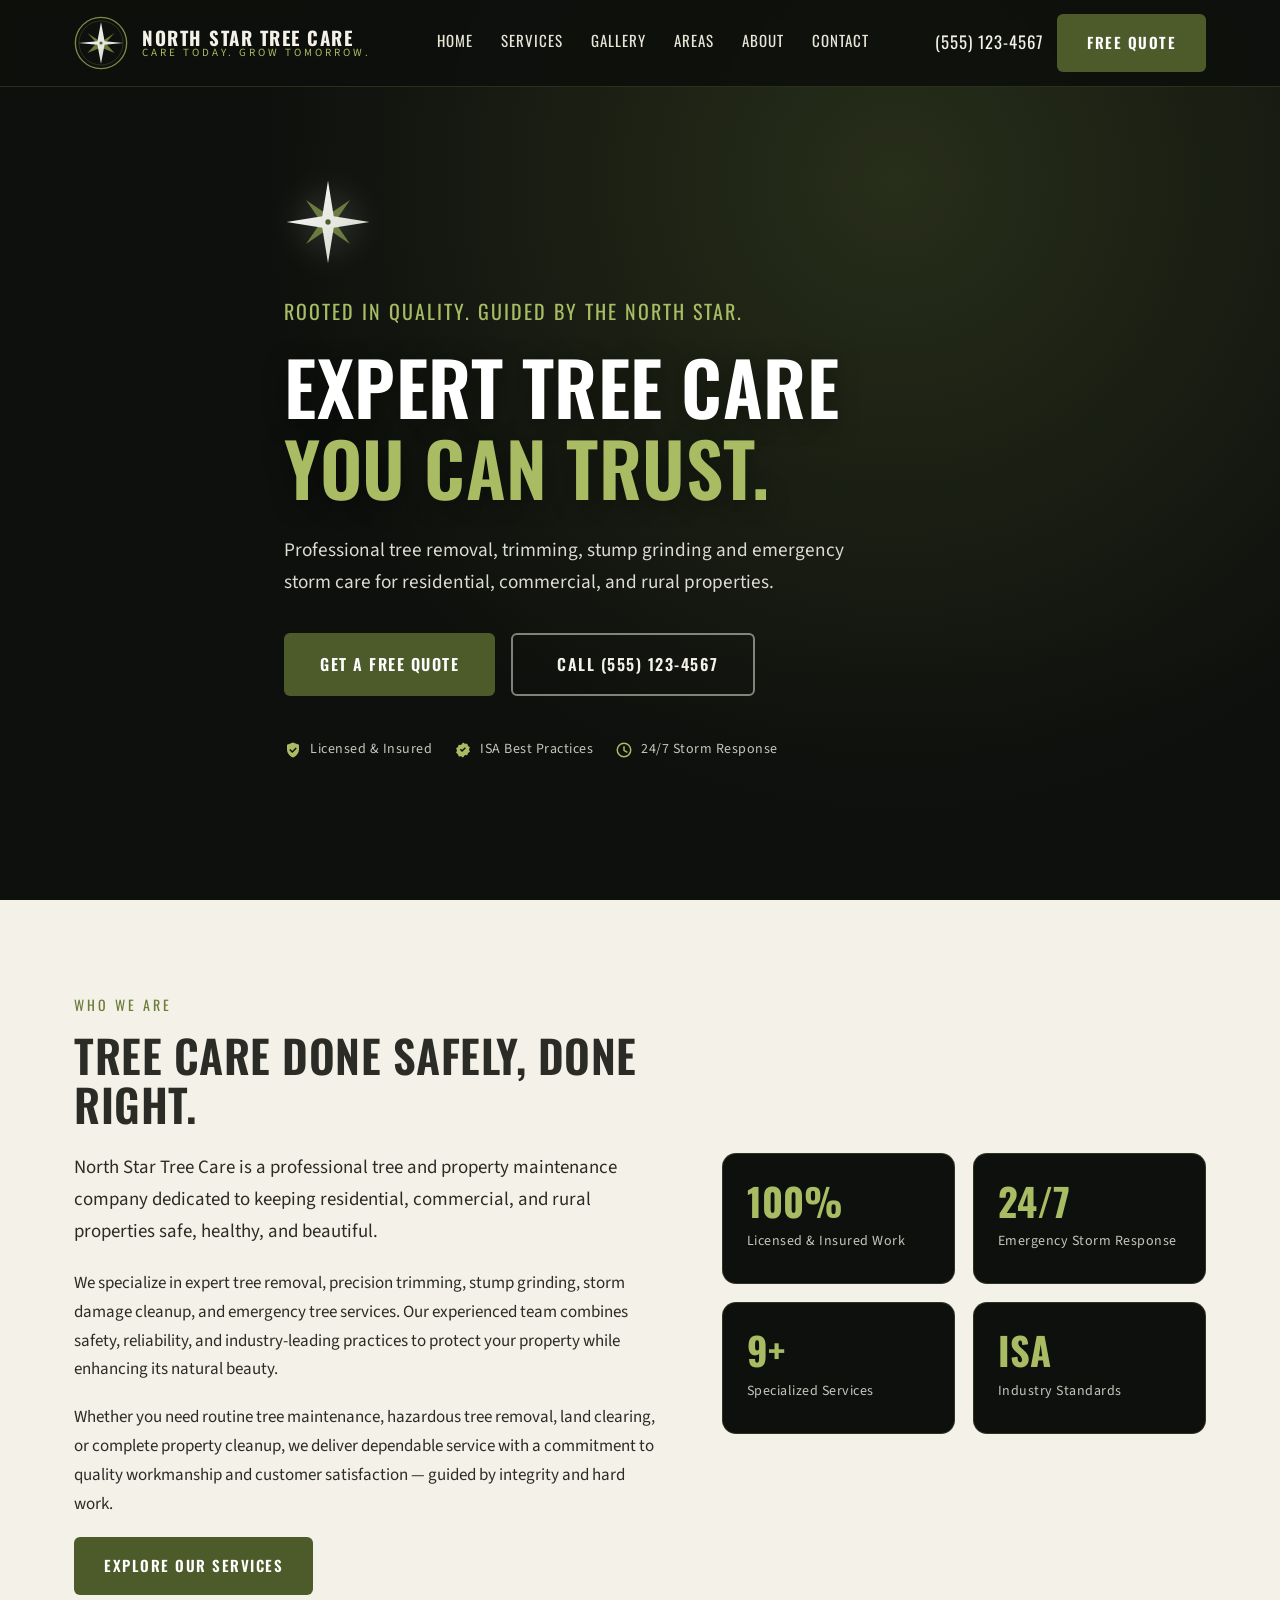
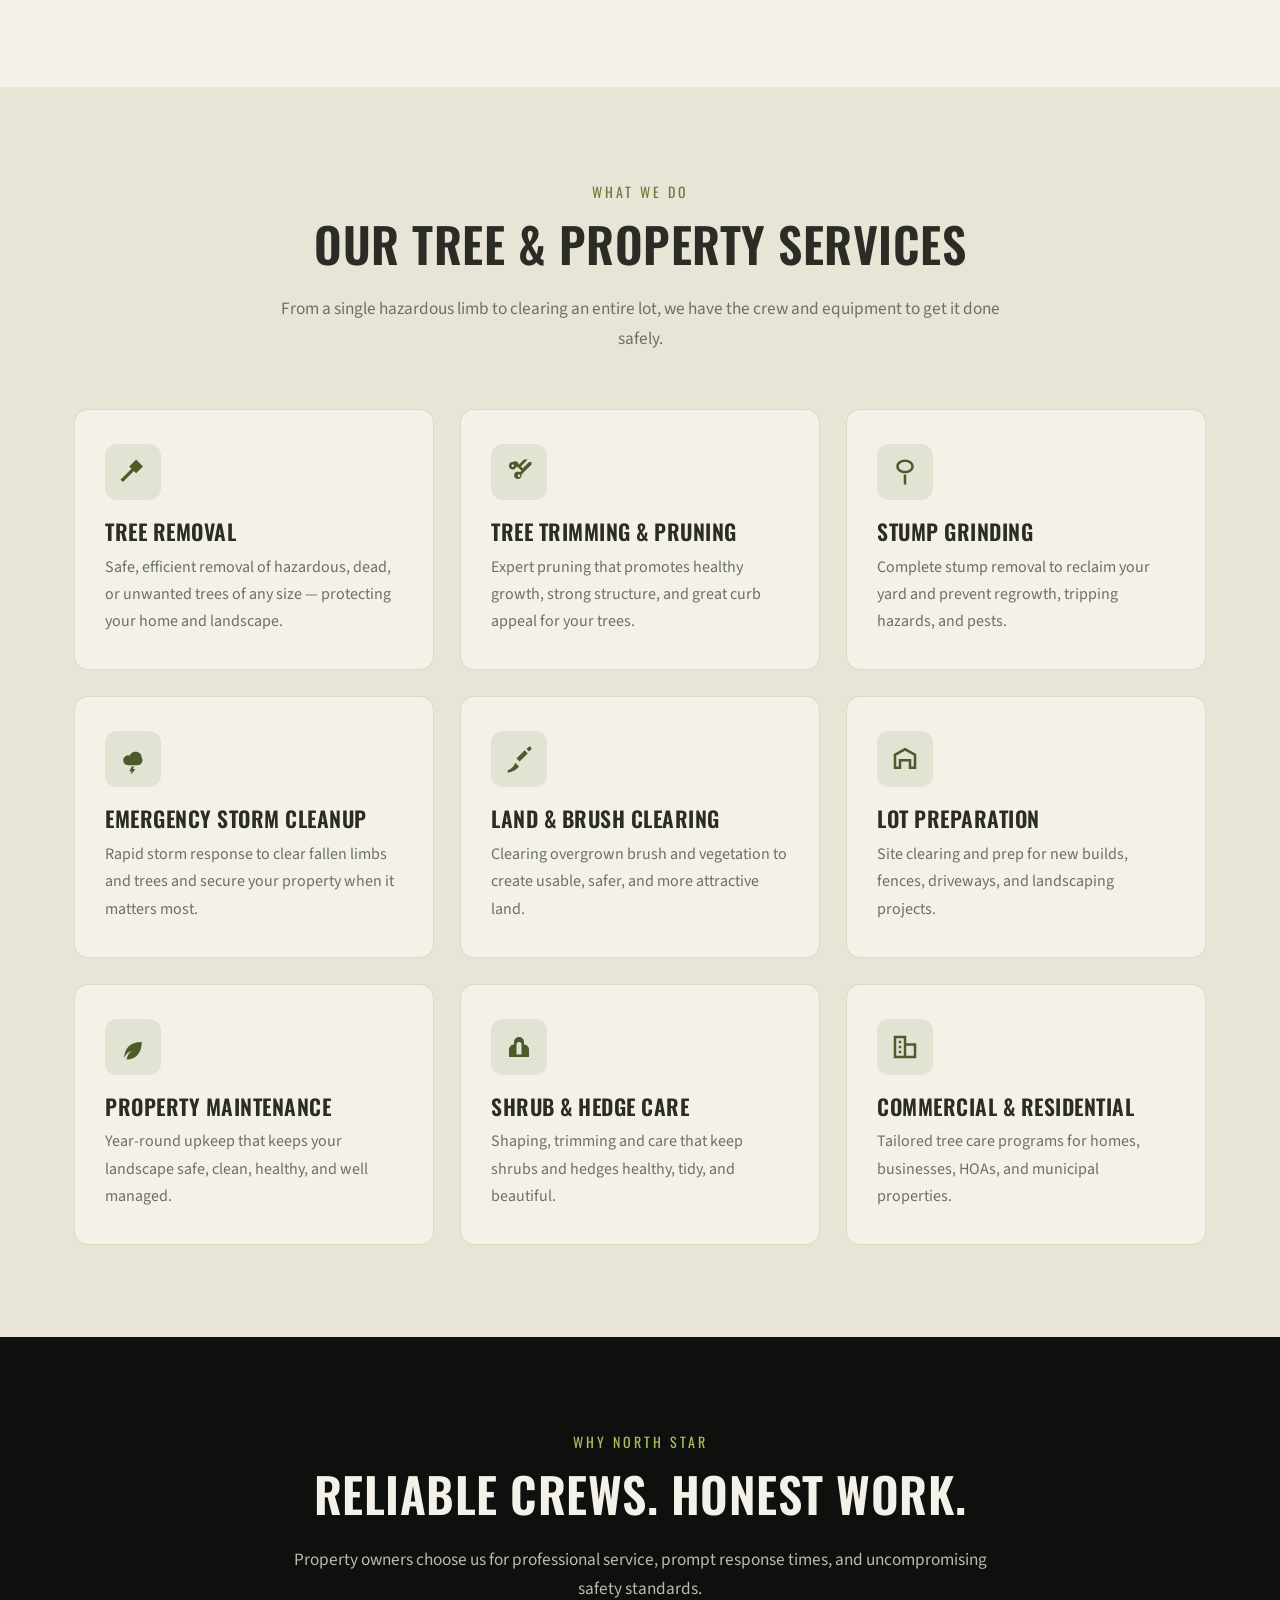
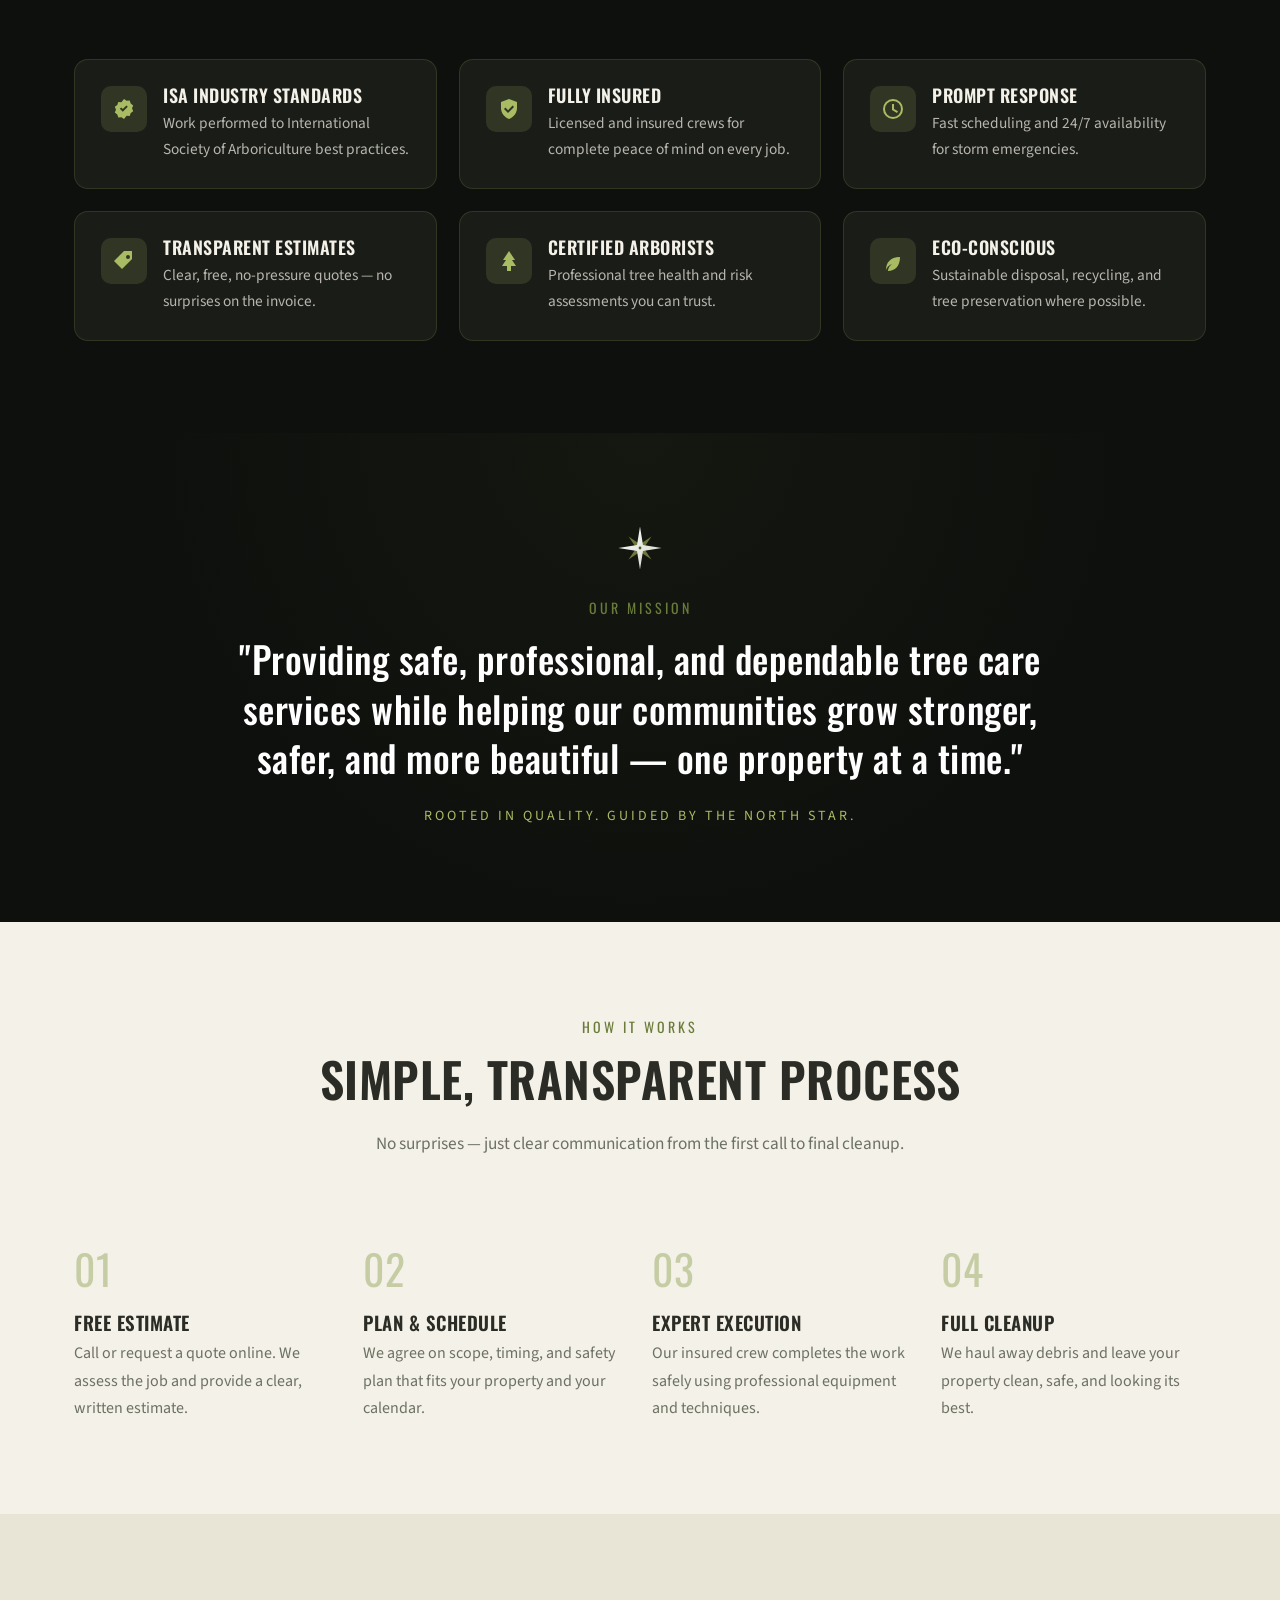
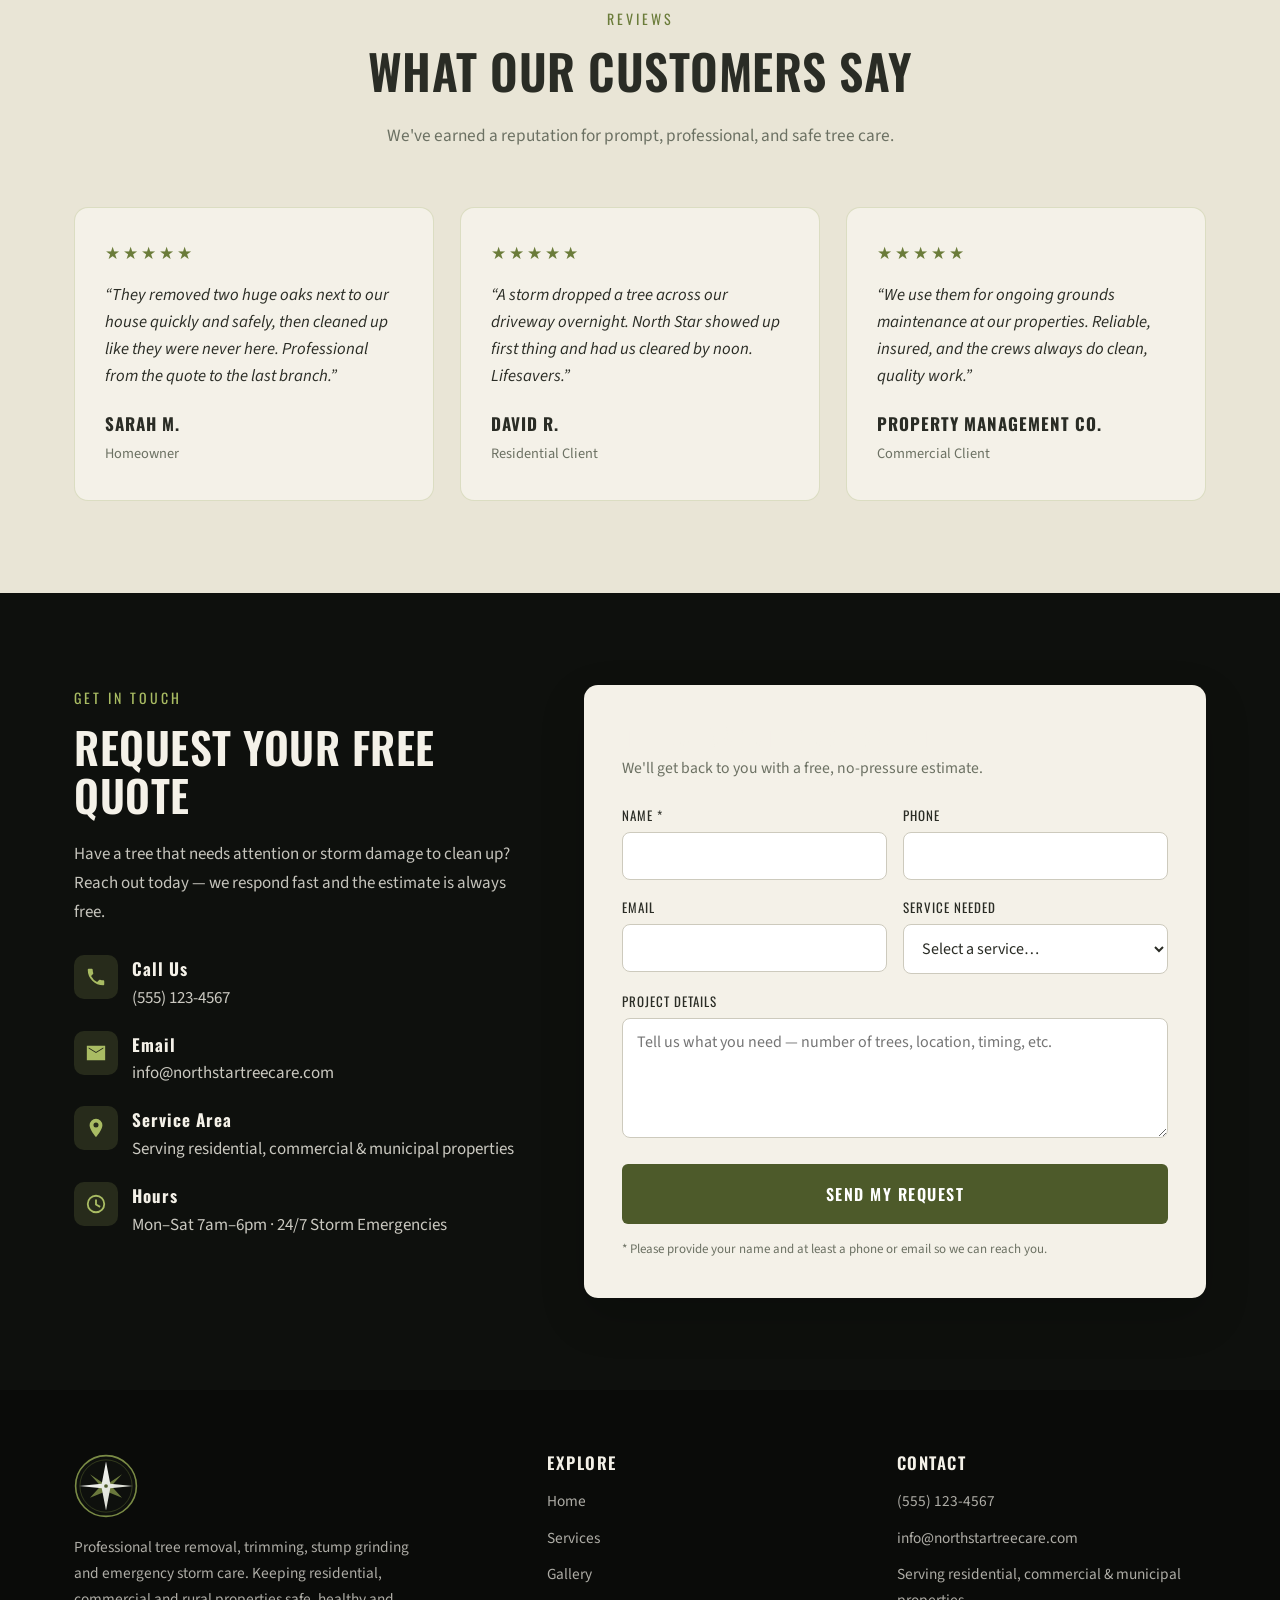
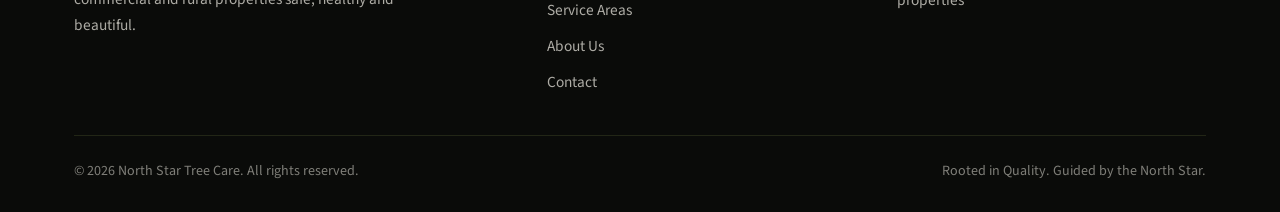
==== commit de5b97b6: "Add testimonials, Service Areas page with map, and portable preview - Home page now includes a custo" ====
--- a/preview/index.html
+++ b/preview/index.html
@@ -17,7 +17,7 @@
 					</div>
 
 		<nav class="primary-nav" id="primary-nav" aria-label="Primary">
-			<ul><li><a href="index.html">Home</a></li><li><a href="services.html">Services</a></li><li><a href="gallery.html">Gallery</a></li><li><a href="about.html">About</a></li><li><a href="contact.html">Contact</a></li></ul>		</nav>
+			<ul><li><a href="index.html">Home</a></li><li><a href="services.html">Services</a></li><li><a href="gallery.html">Gallery</a></li><li><a href="service-areas.html">Areas</a></li><li><a href="about.html">About</a></li><li><a href="contact.html">Contact</a></li></ul>		</nav>
 
 		<div class="header-cta">
 			<a class="header-phone" href="tel:+15551234567">(555) 123-4567</a>
@@ -206,6 +206,43 @@
 			<div class="step"><h3>Expert Execution</h3><p>Our insured crew completes the work safely using professional equipment and techniques.</p></div>
 			<div class="step"><h3>Full Cleanup</h3><p>We haul away debris and leave your property clean, safe, and looking its best.</p></div>
 		</div>
+	</div>
+</section>
+
+<!-- ============================ TESTIMONIALS ============================ -->
+<section class="section section--tint" id="testimonials">
+	<div class="container">
+		<div class="section-head">
+			<span class="eyebrow">Reviews</span>
+			<h2>What Our Customers Say</h2>
+			<p>We've earned a reputation for prompt, professional, and safe tree care.</p>
+		</div>
+		<div class="testimonials-grid">
+							<figure class="testimonial">
+					<div class="stars" aria-label="5 out of 5 stars">★★★★★</div>
+					<blockquote>They removed two huge oaks next to our house quickly and safely, then cleaned up like they were never here. Professional from the quote to the last branch.</blockquote>
+					<figcaption>
+						<strong>Sarah M.</strong>
+						<span>Homeowner</span>
+					</figcaption>
+				</figure>
+							<figure class="testimonial">
+					<div class="stars" aria-label="5 out of 5 stars">★★★★★</div>
+					<blockquote>A storm dropped a tree across our driveway overnight. North Star showed up first thing and had us cleared by noon. Lifesavers.</blockquote>
+					<figcaption>
+						<strong>David R.</strong>
+						<span>Residential Client</span>
+					</figcaption>
+				</figure>
+							<figure class="testimonial">
+					<div class="stars" aria-label="5 out of 5 stars">★★★★★</div>
+					<blockquote>We use them for ongoing grounds maintenance at our properties. Reliable, insured, and the crews always do clean, quality work.</blockquote>
+					<figcaption>
+						<strong>Property Management Co.</strong>
+						<span>Commercial Client</span>
+					</figcaption>
+				</figure>
+					</div>
 	</div>
 </section>
 
@@ -303,6 +340,7 @@
 					<li><a href="index.html">Home</a></li>
 					<li><a href="index.htmlservices/">Services</a></li>
 					<li><a href="index.htmlgallery/">Gallery</a></li>
+					<li><a href="index.htmlservice-areas/">Service Areas</a></li>
 					<li><a href="index.htmlabout/">About Us</a></li>
 					<li><a href="index.htmlcontact/">Contact</a></li>
 				</ul>
--- a/theme/northstar-tree-care/style.css
+++ b/theme/northstar-tree-care/style.css
@@ -683,9 +683,77 @@
 .map-overlay p { color: var(--ns-cream); font-family: var(--ns-font-head); letter-spacing: 1px; text-transform: uppercase; margin: 0 0 6px; font-size: 1.2rem; }
 .map-overlay small { color: rgba(244,241,232,.55); }
 
+/* Testimonials */
+.testimonials-grid { display: grid; grid-template-columns: repeat(3, 1fr); gap: 26px; }
+.testimonial {
+  margin: 0;
+  background: var(--ns-cream);
+  border: 1px solid var(--ns-line);
+  border-radius: var(--ns-radius);
+  padding: 32px 30px;
+  display: flex;
+  flex-direction: column;
+}
+.testimonial .stars { color: var(--ns-olive-mid); letter-spacing: 3px; font-size: 1.05rem; margin-bottom: 14px; }
+.testimonial blockquote {
+  margin: 0 0 20px;
+  font-size: 1.05rem;
+  line-height: 1.6;
+  color: var(--ns-text);
+  font-style: italic;
+}
+.testimonial blockquote::before { content: "\201C"; }
+.testimonial blockquote::after { content: "\201D"; }
+.testimonial figcaption { margin-top: auto; }
+.testimonial figcaption strong {
+  display: block;
+  font-family: var(--ns-font-head);
+  text-transform: uppercase;
+  letter-spacing: 1px;
+  color: var(--ns-text);
+}
+.testimonial figcaption span { font-size: .9rem; color: var(--ns-muted); }
+
+/* Service areas */
+.areas-layout { display: grid; grid-template-columns: 1fr 1fr; gap: 50px; align-items: start; }
+.areas-copy h2 { font-size: clamp(1.8rem, 3.4vw, 2.6rem); }
+.areas-grid {
+  list-style: none;
+  margin: 26px 0 30px;
+  padding: 0;
+  display: grid;
+  grid-template-columns: repeat(2, 1fr);
+  gap: 12px;
+}
+.area-chip {
+  display: flex;
+  align-items: center;
+  gap: 10px;
+  padding: 12px 16px;
+  background: var(--ns-parchment);
+  border: 1px solid var(--ns-line);
+  border-radius: 8px;
+  font-family: var(--ns-font-head);
+  letter-spacing: .5px;
+  font-size: .98rem;
+}
+.area-chip svg { width: 18px; height: 18px; fill: var(--ns-olive); flex: 0 0 auto; }
+.map-embed {
+  position: relative;
+  width: 100%;
+  aspect-ratio: 4 / 3;
+  border-radius: var(--ns-radius);
+  overflow: hidden;
+  box-shadow: var(--ns-shadow);
+}
+.map-embed iframe { position: absolute; inset: 0; width: 100%; height: 100%; }
+.map-tip { font-size: 13px; color: var(--ns-muted); margin-top: 12px; }
+
 @media (max-width: 980px) {
   .values-grid { grid-template-columns: repeat(2, 1fr); }
   .gallery-grid { grid-template-columns: repeat(2, 1fr); }
+  .testimonials-grid { grid-template-columns: 1fr; }
+  .areas-layout { grid-template-columns: 1fr; gap: 34px; }
 }
 
 @media (max-width: 760px) {
@@ -695,6 +763,7 @@
   .service-detail { flex-direction: column; gap: 16px; }
   .values-grid { grid-template-columns: 1fr; }
   .gallery-grid { grid-template-columns: 1fr; }
+  .areas-grid { grid-template-columns: 1fr; }
   .primary-nav {
     position: fixed;
     inset: 70px 0 auto 0;
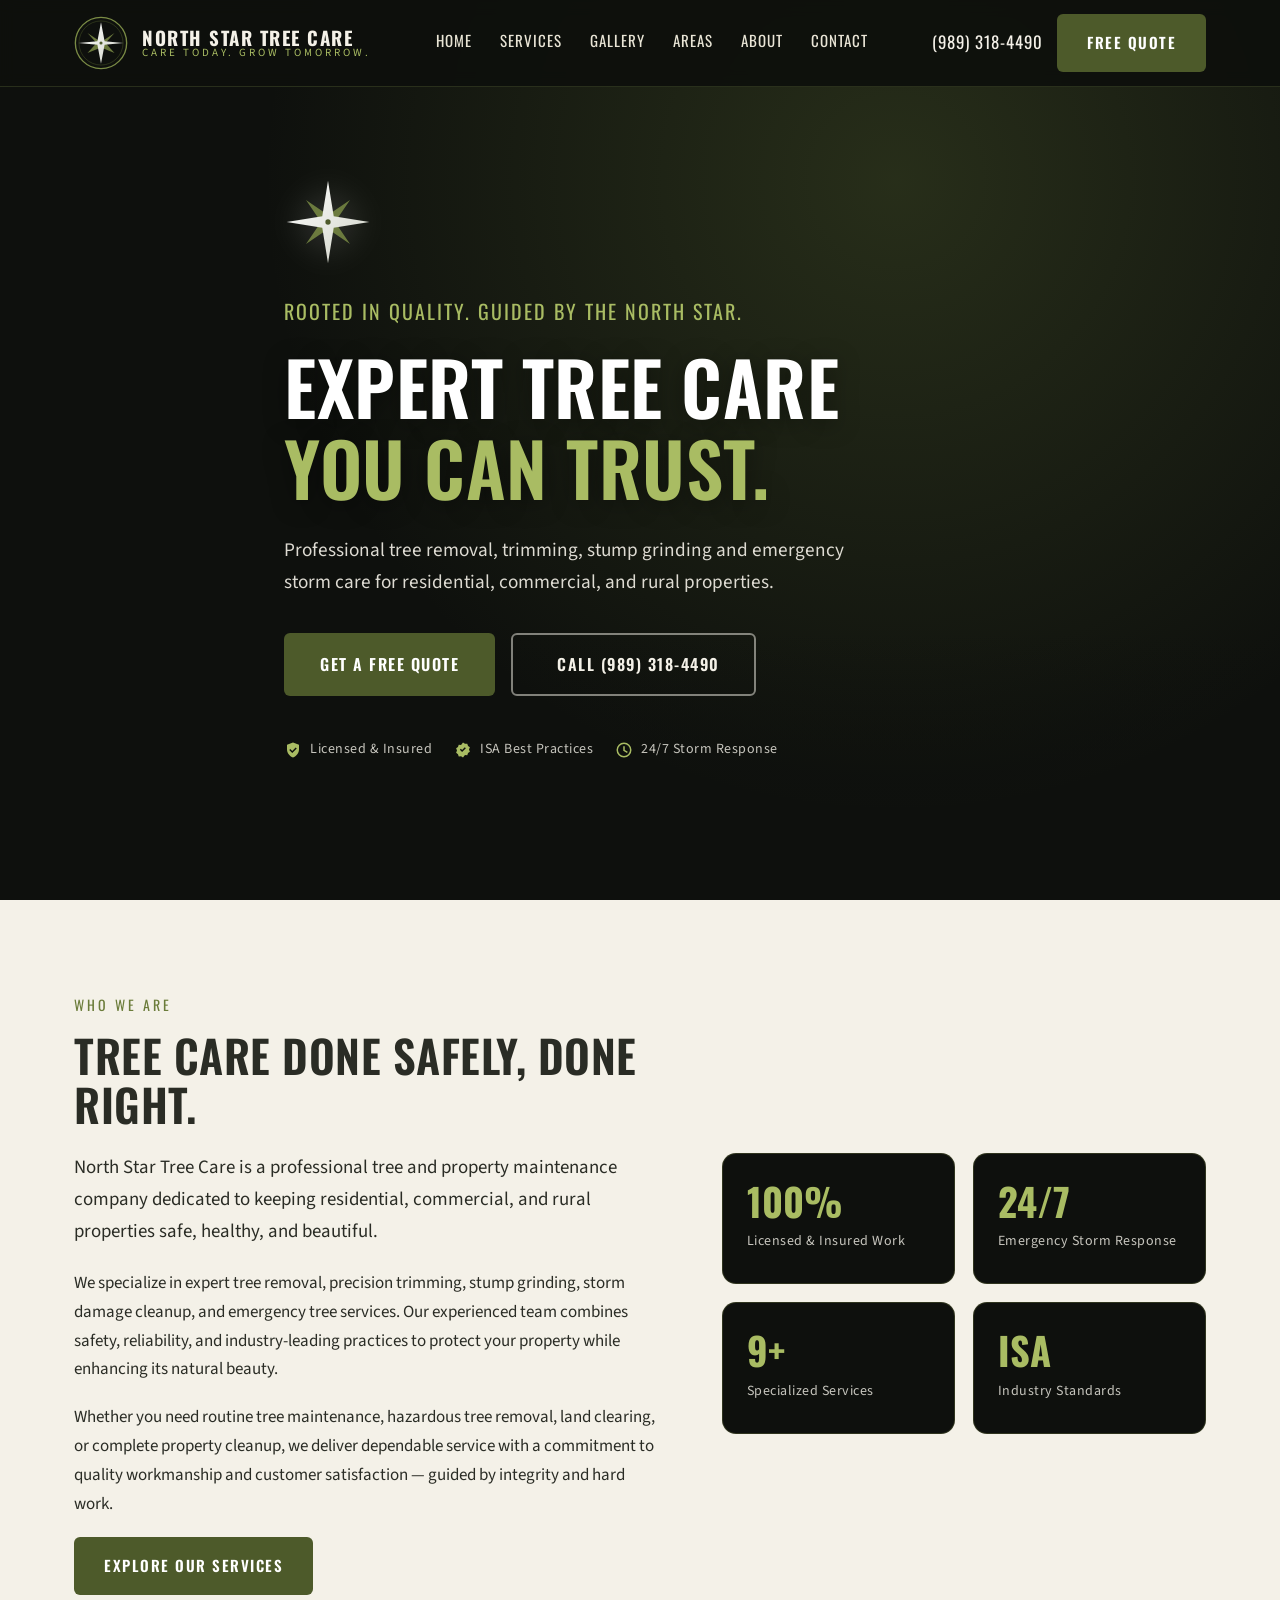
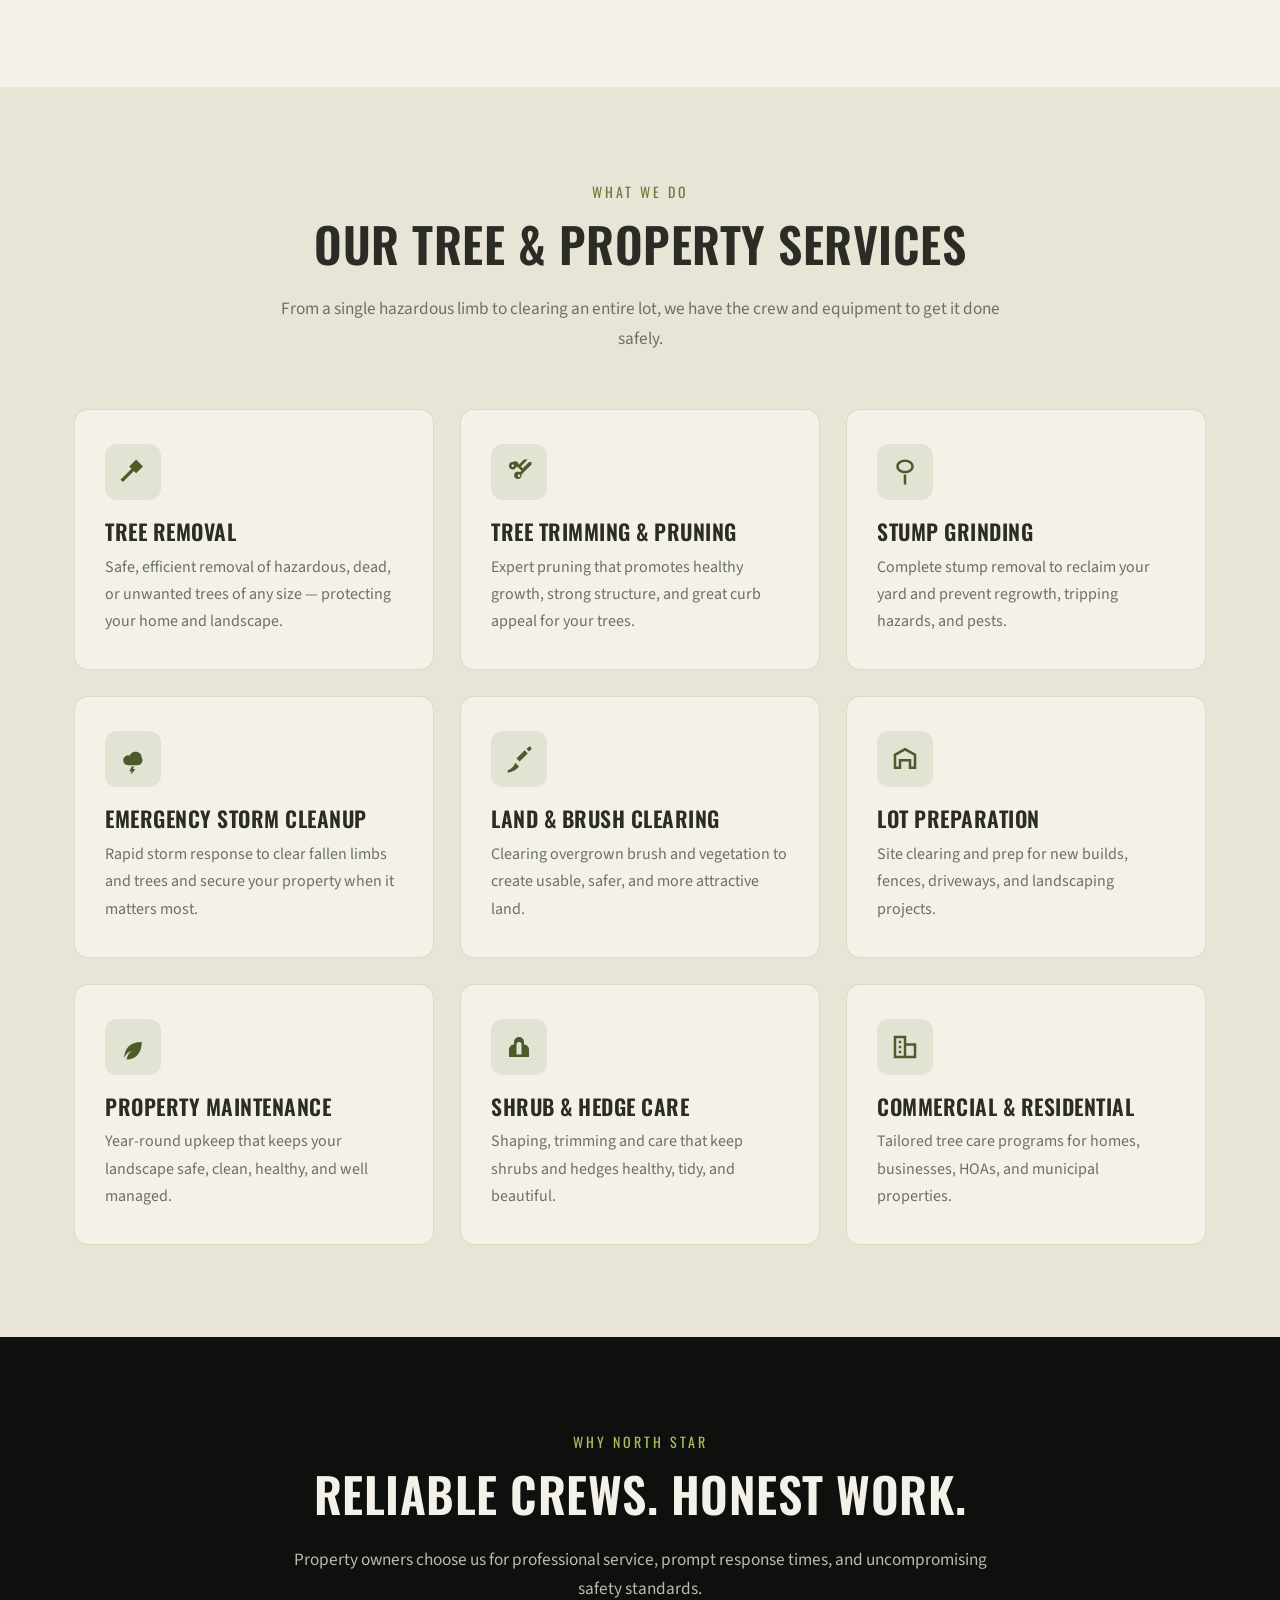
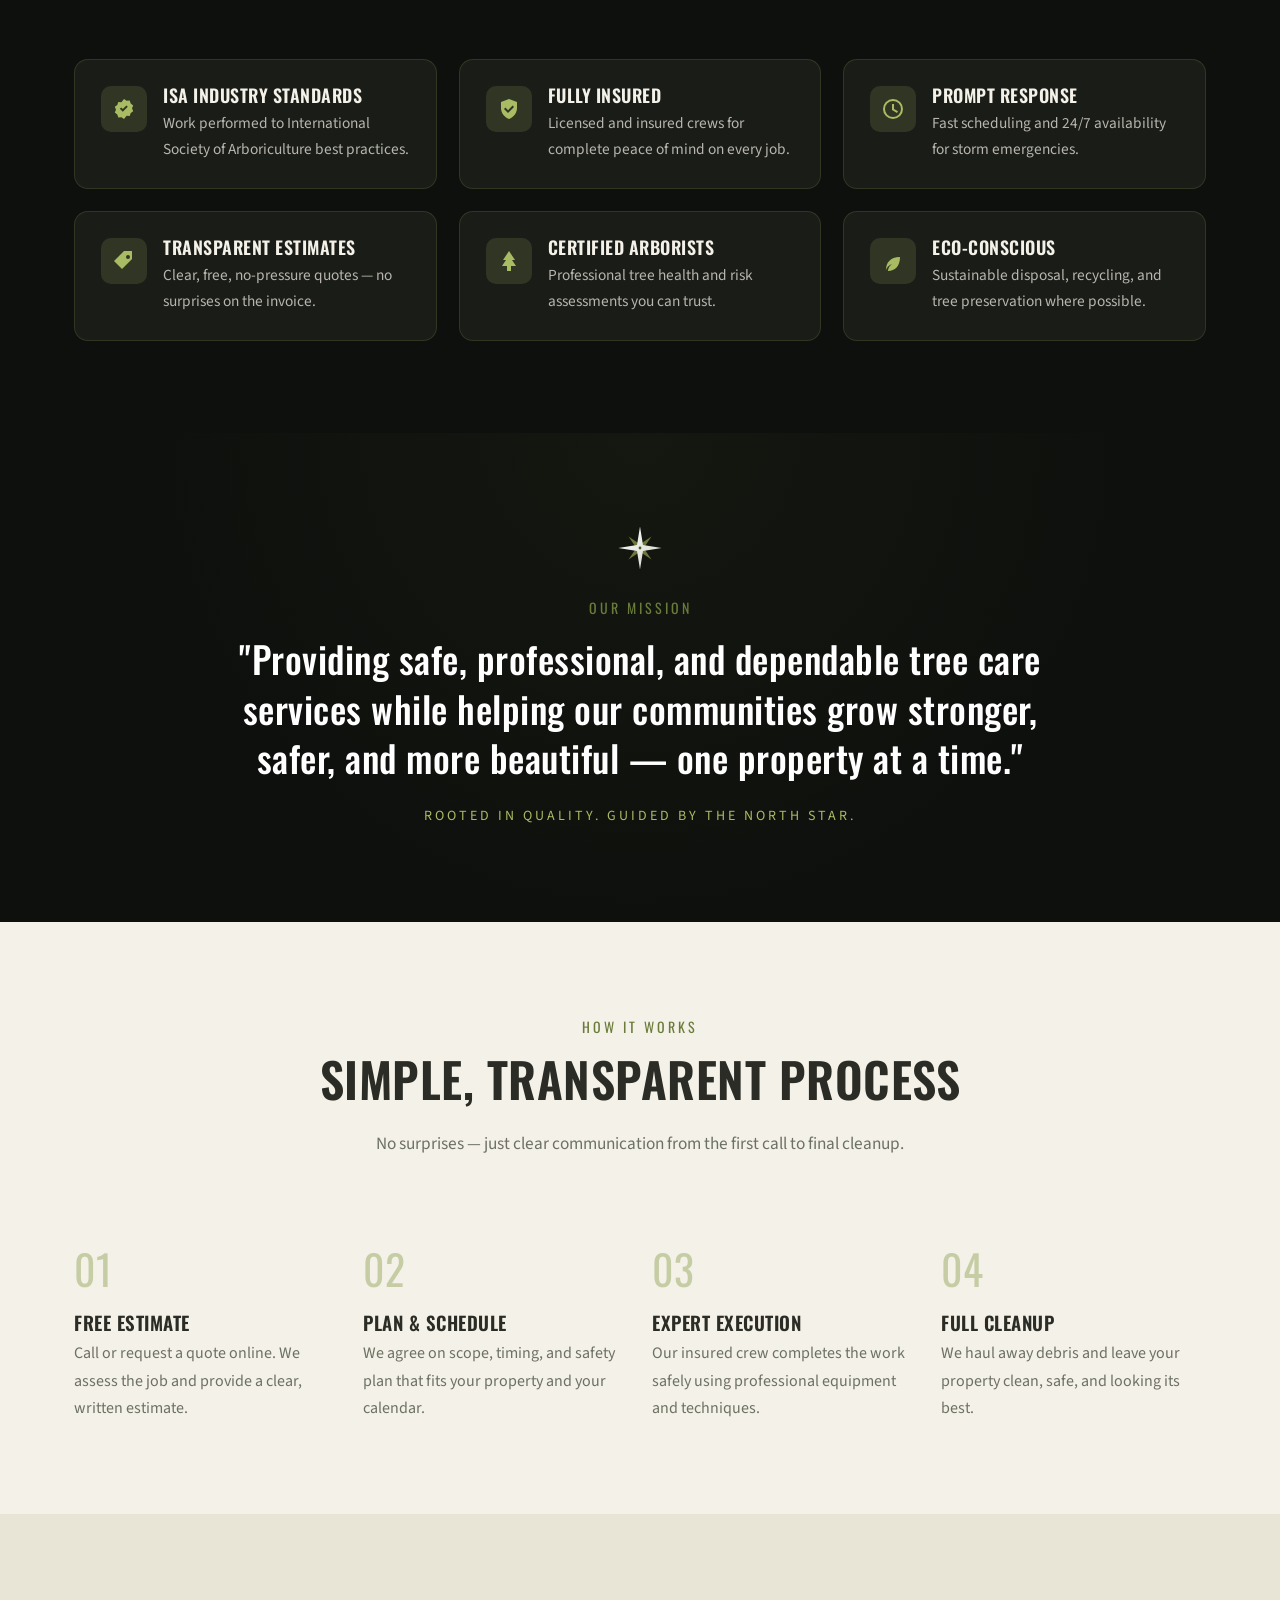
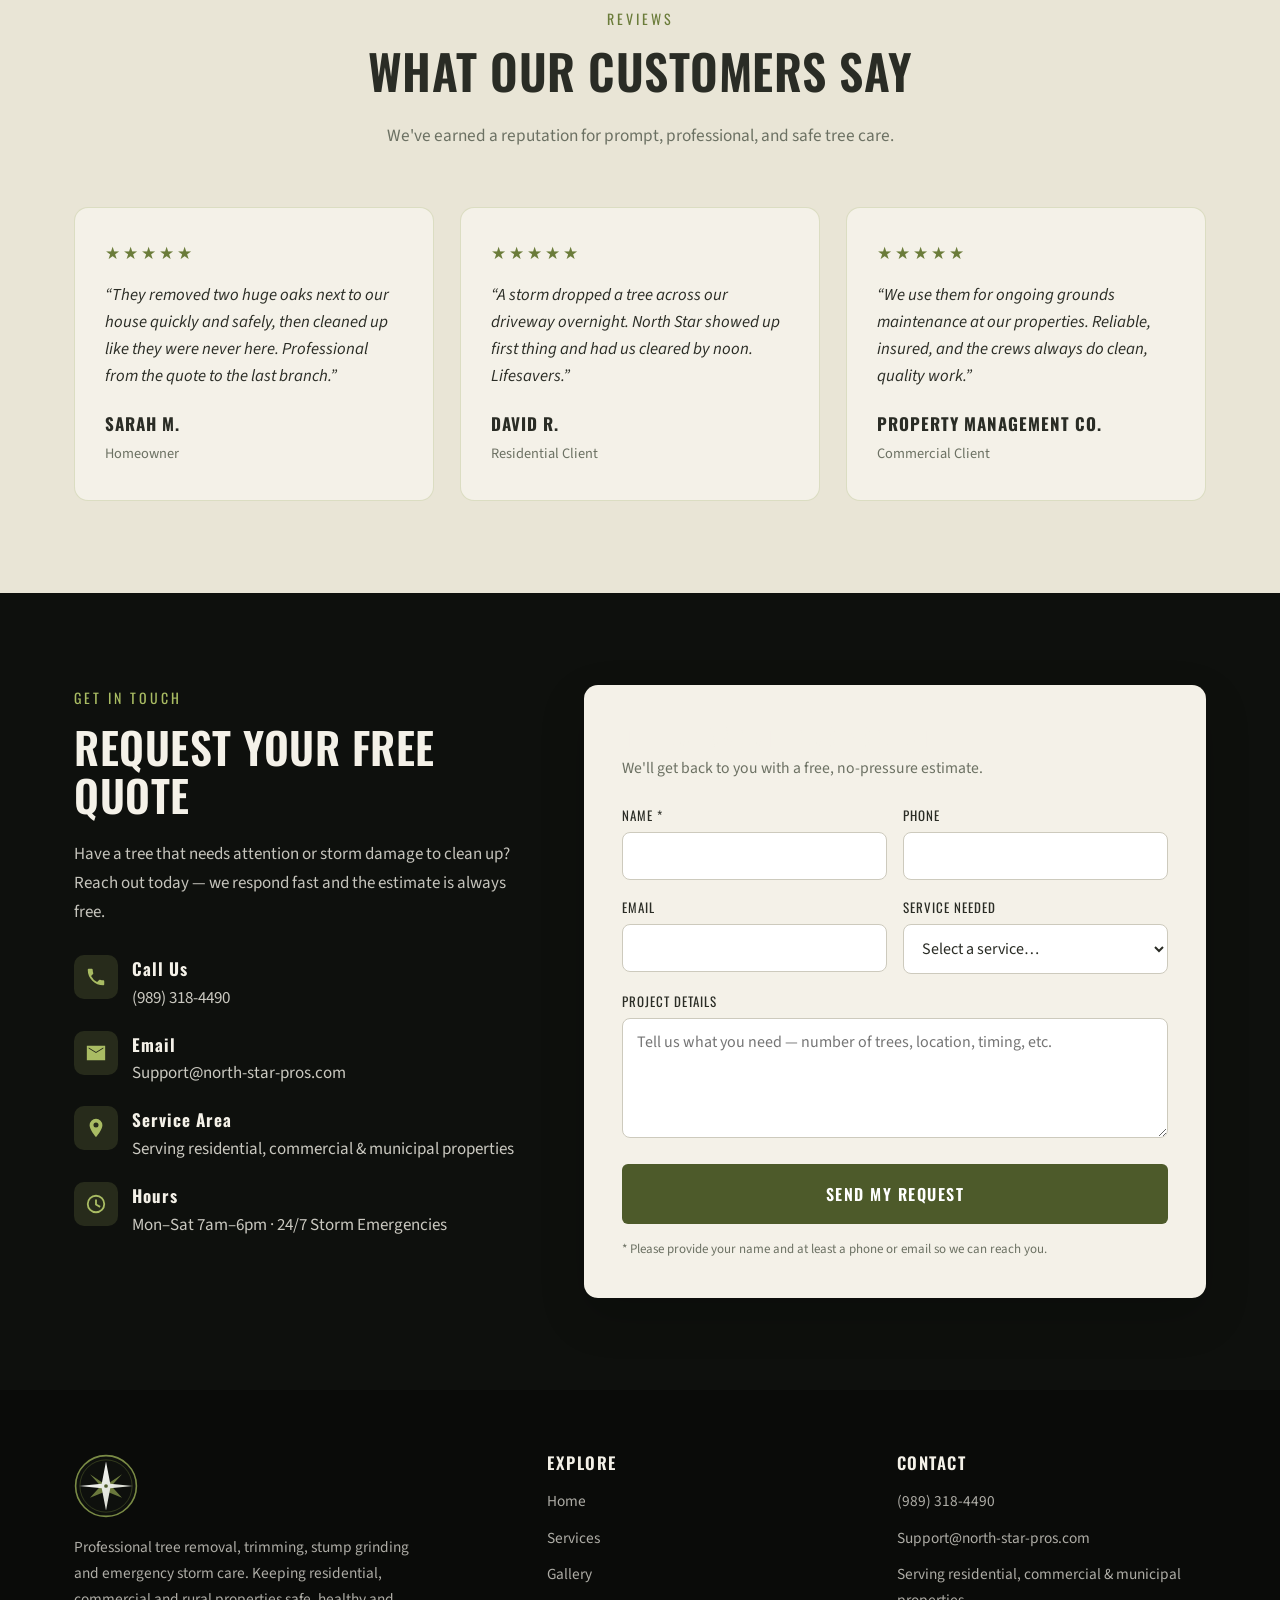
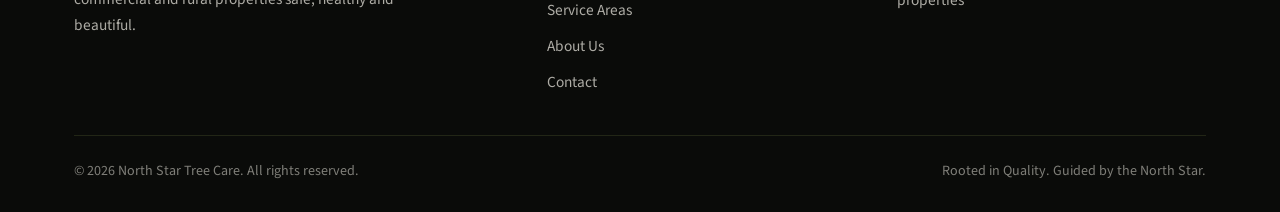
==== commit 9e29ac3a: "Set real contact info, add self-installing theme + Hostinger deploy zip - Updated phone (989) 318-44" ====
--- a/preview/index.html
+++ b/preview/index.html
@@ -20,7 +20,7 @@
 			<ul><li><a href="index.html">Home</a></li><li><a href="services.html">Services</a></li><li><a href="gallery.html">Gallery</a></li><li><a href="service-areas.html">Areas</a></li><li><a href="about.html">About</a></li><li><a href="contact.html">Contact</a></li></ul>		</nav>
 
 		<div class="header-cta">
-			<a class="header-phone" href="tel:+15551234567">(555) 123-4567</a>
+			<a class="header-phone" href="tel:+19893184490">(989) 318-4490</a>
 			<a class="btn btn--primary" href="contact.html">Free Quote</a>
 			<button class="nav-toggle" id="nav-toggle" aria-label="Toggle menu" aria-expanded="false" aria-controls="primary-nav">
 				<span></span><span></span><span></span>
@@ -38,8 +38,8 @@
 		<p class="hero-lead">Professional tree removal, trimming, stump grinding and emergency storm care for residential, commercial, and rural properties.</p>
 		<div class="hero-actions">
 			<a class="btn btn--primary btn--lg" href="#contact">Get a Free Quote</a>
-			<a class="btn btn--ghost btn--lg" href="tel:+15551234567">
-				<svg viewBox="0 0 24 24" xmlns="http://www.w3.org/2000/svg" aria-hidden="true"><path d="M6.6 10.8a15.5 15.5 0 0 0 6.6 6.6l2.2-2.2a1 1 0 0 1 1-.24 11.4 11.4 0 0 0 3.6.6 1 1 0 0 1 1 1V20a1 1 0 0 1-1 1A17 17 0 0 1 3 4a1 1 0 0 1 1-1h3.4a1 1 0 0 1 1 1 11.4 11.4 0 0 0 .6 3.6 1 1 0 0 1-.25 1l-2.15 2.2z"/></svg> Call (555) 123-4567			</a>
+			<a class="btn btn--ghost btn--lg" href="tel:+19893184490">
+				<svg viewBox="0 0 24 24" xmlns="http://www.w3.org/2000/svg" aria-hidden="true"><path d="M6.6 10.8a15.5 15.5 0 0 0 6.6 6.6l2.2-2.2a1 1 0 0 1 1-.24 11.4 11.4 0 0 0 3.6.6 1 1 0 0 1 1 1V20a1 1 0 0 1-1 1A17 17 0 0 1 3 4a1 1 0 0 1 1-1h3.4a1 1 0 0 1 1 1 11.4 11.4 0 0 0 .6 3.6 1 1 0 0 1-.25 1l-2.15 2.2z"/></svg> Call (989) 318-4490			</a>
 		</div>
 		<div class="hero-trust">
 			<span><svg viewBox="0 0 24 24" xmlns="http://www.w3.org/2000/svg" aria-hidden="true"><path d="M12 2 4 5v6c0 5 3.4 9.2 8 11 4.6-1.8 8-6 8-11V5l-8-3zm-1 14-4-4 1.4-1.4L11 13.2l4.6-4.6L17 10l-6 6z"/></svg> Licensed &amp; Insured</span>
@@ -256,11 +256,11 @@
 			<ul class="contact-list">
 				<li>
 					<span class="ci-icon"><svg viewBox="0 0 24 24" xmlns="http://www.w3.org/2000/svg" aria-hidden="true"><path d="M6.6 10.8a15.5 15.5 0 0 0 6.6 6.6l2.2-2.2a1 1 0 0 1 1-.24 11.4 11.4 0 0 0 3.6.6 1 1 0 0 1 1 1V20a1 1 0 0 1-1 1A17 17 0 0 1 3 4a1 1 0 0 1 1-1h3.4a1 1 0 0 1 1 1 11.4 11.4 0 0 0 .6 3.6 1 1 0 0 1-.25 1l-2.15 2.2z"/></svg></span>
-					<div><strong>Call Us</strong><a href="tel:+15551234567">(555) 123-4567</a></div>
+					<div><strong>Call Us</strong><a href="tel:+19893184490">(989) 318-4490</a></div>
 				</li>
 				<li>
 					<span class="ci-icon"><svg viewBox="0 0 24 24" xmlns="http://www.w3.org/2000/svg" aria-hidden="true"><path d="M2 4h20v16H2V4zm10 7L4 6v1l8 5 8-5V6l-8 5z"/></svg></span>
-					<div><strong>Email</strong><a href="mailto:info@northstartreecare.com">info@northstartreecare.com</a></div>
+					<div><strong>Email</strong><a href="mailto:Support@north-star-pros.com">Support@north-star-pros.com</a></div>
 				</li>
 				<li>
 					<span class="ci-icon"><svg viewBox="0 0 24 24" xmlns="http://www.w3.org/2000/svg" aria-hidden="true"><path d="M12 2a7 7 0 0 0-7 7c0 5 7 13 7 13s7-8 7-13a7 7 0 0 0-7-7zm0 9.5A2.5 2.5 0 1 1 12 6a2.5 2.5 0 0 1 0 5.5z"/></svg></span>
@@ -349,8 +349,8 @@
 			<div class="footer-col">
 				<h4>Contact</h4>
 				<ul>
-					<li><a href="tel:+15551234567">(555) 123-4567</a></li>
-					<li><a href="mailto:info@northstartreecare.com">info@northstartreecare.com</a></li>
+					<li><a href="tel:+19893184490">(989) 318-4490</a></li>
+					<li><a href="mailto:Support@north-star-pros.com">Support@north-star-pros.com</a></li>
 					<li>Serving residential, commercial &amp; municipal properties</li>
 				</ul>
 			</div>
